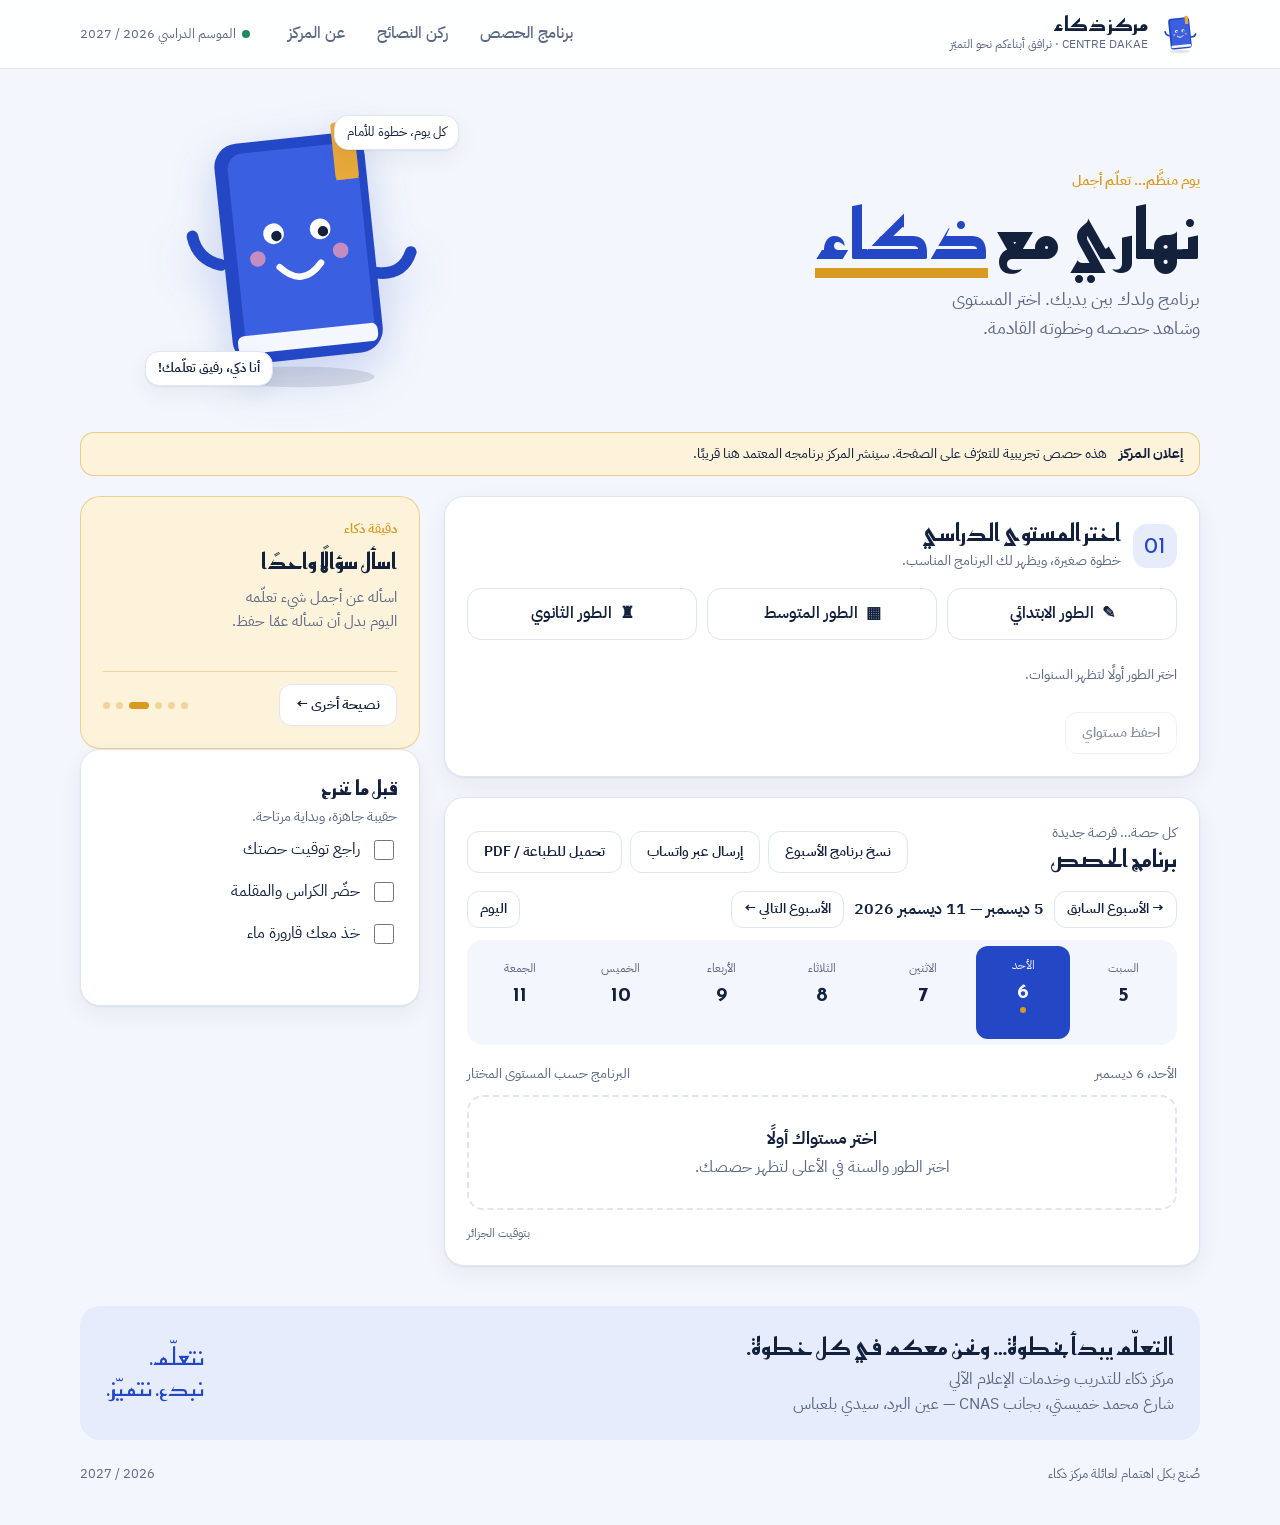
==== index.html @ 6e7c6d83 "Add Nahari maa Dhaka schedule page" ====
<!DOCTYPE html>
<html lang="ar" dir="rtl">
<head>
<meta charset="utf-8">
<meta name="viewport" content="width=device-width, initial-scale=1">
<title>نهاري مع ذكاء</title>
<link rel="preconnect" href="https://fonts.googleapis.com">
<link rel="preconnect" href="https://fonts.gstatic.com" crossorigin>
<link href="https://fonts.googleapis.com/css2?family=IBM+Plex+Sans+Arabic:wght@400;500;600&family=Reem+Kufi:wght@500;700&display=swap" rel="stylesheet">
<style>
/* Layout idea: a bright weekly planner. Schedule column on the right, tips rail on the left, big day strip as the main control. */
:root{
  --bg:#f3f6fc; --surface:#ffffff; --ink:#14213d; --muted:#5b6785; --line:#dfe5f2;
  --brand:#2347c5; --brand-ink:#ffffff; --brand-soft:#e6ecfb;
  --gold:#d99a22; --gold-soft:#fdf3da;
  --ok:#1f8a5b; --ok-soft:#e1f4ea; --bad:#b83a2e;
  --shadow:0 1px 2px rgba(20,33,61,.06),0 8px 24px rgba(20,33,61,.06);
  --display:'Reem Kufi','IBM Plex Sans Arabic',Tahoma,sans-serif;
  --body:'IBM Plex Sans Arabic',Tahoma,'Segoe UI',sans-serif;
  color-scheme:light;
}
@media (prefers-color-scheme:dark){
  :root:not([data-theme="light"]){
    --bg:#0e1424; --surface:#161e36; --ink:#e9eefc; --muted:#9aa7c7; --line:#27324f;
    --brand:#7b95ff; --brand-ink:#0e1424; --brand-soft:#1d2a55;
    --gold:#f0b84a; --gold-soft:#2b2412; --ok:#4cc38a; --ok-soft:#14301f; --bad:#ff8a7a;
    --shadow:0 1px 2px rgba(0,0,0,.4),0 8px 24px rgba(0,0,0,.3);
    color-scheme:dark;
  }
}
:root[data-theme="dark"]{
  --bg:#0e1424; --surface:#161e36; --ink:#e9eefc; --muted:#9aa7c7; --line:#27324f;
  --brand:#7b95ff; --brand-ink:#0e1424; --brand-soft:#1d2a55;
  --gold:#f0b84a; --gold-soft:#2b2412; --ok:#4cc38a; --ok-soft:#14301f; --bad:#ff8a7a;
  --shadow:0 1px 2px rgba(0,0,0,.4),0 8px 24px rgba(0,0,0,.3);
  color-scheme:dark;
}
*{box-sizing:border-box}
html{scroll-behavior:smooth}
body{margin:0;background:var(--bg);color:var(--ink);font-family:var(--body);font-size:16px;line-height:1.6;-webkit-text-size-adjust:100%}
h1,h2,h3,h4,p{margin:0;text-wrap:balance}
button,select,input{font:inherit;color:inherit}
button{cursor:pointer}
:focus-visible{outline:3px solid var(--gold);outline-offset:2px;border-radius:8px}
.wrap{max-width:1160px;margin:0 auto;padding:0 20px}

/* header */
header.top{position:sticky;top:0;z-index:20;background:color-mix(in srgb,var(--surface) 92%,transparent);backdrop-filter:blur(8px);border-bottom:1px solid var(--line)}
header.top .wrap{display:flex;align-items:center;gap:24px;min-height:68px;flex-wrap:wrap;padding-block:8px}
.brand{display:flex;align-items:center;gap:12px;text-decoration:none;color:inherit}
.brand svg{width:40px;height:40px;flex:none}
.brand b{display:block;font-family:var(--display);font-size:20px;line-height:1.1}
.brand small{display:block;color:var(--muted);font-size:12px}
nav.links{display:flex;gap:4px;margin-inline-start:auto}
nav.links a{padding:8px 14px;border-radius:999px;text-decoration:none;color:var(--muted);font-weight:500}
nav.links a:hover{background:var(--brand-soft);color:var(--brand)}
.season{font-size:13px;color:var(--muted);display:flex;align-items:center;gap:6px}
.season::before{content:"";width:8px;height:8px;border-radius:50%;background:var(--ok)}
.admin-open{border:1px solid var(--gold);background:var(--gold-soft);color:var(--ink);padding:8px 14px;border-radius:999px;font-weight:600}

/* hero */
.hero{display:grid;grid-template-columns:1.2fr .8fr;gap:24px;align-items:center;padding:40px 0 20px}
.hero .eyebrow{color:var(--gold);font-weight:600;font-size:14px}
.hero h1{font-family:var(--display);font-size:clamp(40px,7vw,68px);line-height:1.1;font-weight:700;margin-top:6px}
.hero h1 em{font-style:normal;color:var(--brand);background:linear-gradient(transparent 82%,var(--gold) 82% 92%,transparent 92%)}
.hero p.lead{color:var(--muted);font-size:18px;margin-top:12px;max-width:34ch}
.hero .mascot{justify-self:center;position:relative}
.hero .mascot svg{width:min(260px,60vw);height:auto;filter:drop-shadow(0 14px 22px rgba(35,71,197,.22))}
.bubble{position:absolute;background:var(--surface);border:1px solid var(--line);border-radius:14px;padding:6px 12px;font-size:13px;box-shadow:var(--shadow)}
.bubble.a{top:6px;inset-inline-start:-30px}
.bubble.b{bottom:18px;inset-inline-end:-24px;font-weight:600}

/* notice */
.notice{display:none;align-items:center;gap:12px;background:var(--gold-soft);border:1px solid color-mix(in srgb,var(--gold) 45%,transparent);border-radius:14px;padding:10px 16px;margin:8px 0 20px;font-size:14px}
.notice.on{display:flex}
.notice b{white-space:nowrap}

/* layout */
.grid{display:grid;grid-template-columns:minmax(0,1fr) 340px;gap:24px;padding-bottom:40px;align-items:start}
.card{background:var(--surface);border:1px solid var(--line);border-radius:20px;box-shadow:var(--shadow);padding:22px}
.card+.card{margin-top:20px}
.card h2{font-family:var(--display);font-size:24px;line-height:1.2}
.card .sub{color:var(--muted);font-size:14px;margin-top:2px}
.step{display:flex;align-items:center;gap:12px;margin-bottom:16px}
.step .n{font-family:var(--display);font-size:22px;color:var(--brand);background:var(--brand-soft);width:44px;height:44px;border-radius:14px;display:grid;place-items:center;flex:none}

/* level picker */
.phases{display:grid;grid-template-columns:repeat(3,1fr);gap:10px}
.phase{border:1.5px solid var(--line);background:var(--surface);border-radius:14px;padding:12px;font-weight:600;display:flex;align-items:center;justify-content:center;gap:8px;transition:border-color .15s,background .15s}
.phase:hover{border-color:var(--brand)}
.phase[aria-pressed="true"]{border-color:var(--brand);background:var(--brand-soft);color:var(--brand)}
.years{display:flex;flex-wrap:wrap;gap:8px;margin-top:14px;min-height:42px}
.years .hint{color:var(--muted);font-size:14px;align-self:center}
.chip{border:1.5px solid var(--line);background:var(--surface);border-radius:999px;padding:7px 16px;font-size:14px;font-weight:500}
.chip:hover{border-color:var(--brand)}
.chip[aria-pressed="true"]{background:var(--brand);border-color:var(--brand);color:var(--brand-ink)}
.row-actions{display:flex;align-items:center;gap:12px;margin-top:16px;flex-wrap:wrap}
.btn{border:1.5px solid var(--line);background:var(--surface);border-radius:12px;padding:9px 16px;font-weight:600;display:inline-flex;align-items:center;gap:8px;text-decoration:none;color:var(--ink);font-size:14px}
.btn:hover{border-color:var(--brand);color:var(--brand)}
.btn.primary{background:var(--brand);border-color:var(--brand);color:var(--brand-ink)}
.btn.primary:hover{filter:brightness(1.08);color:var(--brand-ink)}
.btn.danger{color:var(--bad);border-color:color-mix(in srgb,var(--bad) 40%,var(--line))}
.btn[disabled]{opacity:.5;cursor:not-allowed}
.saved-note{font-size:13px;color:var(--ok)}

/* next session */
.next{display:none;margin-top:18px;border-radius:16px;padding:14px 16px;background:linear-gradient(120deg,var(--brand) 0%,color-mix(in srgb,var(--brand) 70%,#000) 100%);color:var(--brand-ink);align-items:center;gap:14px}
.next.on{display:flex}
.next .big{font-family:var(--display);font-size:22px;line-height:1.2}
.next small{opacity:.85;display:block;font-size:13px}
.next .tag{margin-inline-start:auto;background:rgba(255,255,255,.18);border-radius:999px;padding:4px 12px;font-size:13px;white-space:nowrap}

/* schedule */
.sched-head{display:flex;justify-content:space-between;align-items:flex-end;gap:12px;flex-wrap:wrap}
.tools{display:flex;gap:8px;flex-wrap:wrap}
.weeknav{display:flex;align-items:center;gap:10px;margin:18px 0 12px;flex-wrap:wrap}
.weeknav .range{font-weight:600;font-variant-numeric:tabular-nums}
.weeknav .btn{padding:6px 12px}
.today-btn{margin-inline-start:auto}
.days{display:grid;grid-template-columns:repeat(7,1fr);gap:6px;background:var(--bg);border-radius:16px;padding:6px}
.day{border:0;background:transparent;border-radius:12px;padding:10px 2px;text-align:center;position:relative}
.day span{display:block;font-size:12px;color:var(--muted)}
.day b{display:block;font-size:20px;font-variant-numeric:tabular-nums;font-family:var(--display)}
.day i{display:block;font-style:normal;font-size:11px;color:var(--brand);min-height:16px;font-weight:600}
.day:hover{background:var(--brand-soft)}
.day.is-today b::after{content:"";display:block;width:6px;height:6px;border-radius:50%;background:var(--gold);margin:0 auto}
.day[aria-pressed="true"]{background:var(--brand);color:var(--brand-ink)}
.day[aria-pressed="true"] span,.day[aria-pressed="true"] i{color:var(--brand-ink);opacity:.9}
.day-title{display:flex;justify-content:space-between;color:var(--muted);font-size:14px;margin:18px 0 10px}
.list{list-style:none;margin:0;padding:0;display:grid;gap:10px}
.sess{--h:215;display:grid;grid-template-columns:86px 1fr auto;gap:14px;align-items:center;border:1px solid var(--line);border-inline-start:6px solid hsl(var(--h) 70% 52%);border-radius:14px;padding:12px 14px;background:var(--surface)}
.sess .time{text-align:center;font-variant-numeric:tabular-nums;line-height:1.3}
.sess .time b{display:block;font-size:19px;font-family:var(--display)}
.sess .time span{color:var(--muted);font-size:13px}
.sess h4{font-size:17px;font-weight:600}
.sess p{color:var(--muted);font-size:14px}
.pill{font-size:12px;font-weight:600;border-radius:999px;padding:3px 12px;background:var(--brand-soft);color:var(--brand);white-space:nowrap}
.sess.now{background:var(--ok-soft);border-color:var(--ok)}
.sess.now .pill{background:var(--ok);color:#fff}
.sess.done{opacity:.55}
.sess.done .pill{background:var(--bg);color:var(--muted)}
.empty{border:2px dashed var(--line);border-radius:16px;padding:28px 16px;text-align:center;color:var(--muted)}
.empty b{display:block;color:var(--ink);font-size:17px;margin-bottom:2px}
.foot-note{display:flex;justify-content:space-between;gap:12px;color:var(--muted);font-size:12px;margin-top:14px;flex-wrap:wrap}

/* aside */
.tip{background:var(--gold-soft);border-radius:20px;padding:22px;border:1px solid color-mix(in srgb,var(--gold) 40%,transparent)}
.tip .k{color:var(--gold);font-weight:600;font-size:13px}
.tip h3{font-family:var(--display);font-size:22px;margin:4px 0 6px}
.tip p{color:var(--muted);font-size:15px;min-height:76px}
.tip .ctl{display:flex;align-items:center;justify-content:space-between;border-top:1px solid color-mix(in srgb,var(--gold) 35%,transparent);padding-top:12px;margin-top:10px}
.dots{display:flex;gap:6px}
.dots i{width:7px;height:7px;border-radius:50%;background:color-mix(in srgb,var(--gold) 35%,transparent)}
.dots i.on{background:var(--gold);width:20px;border-radius:6px}
.check h3{font-family:var(--display);font-size:20px;margin-bottom:2px}
.check label{display:flex;align-items:center;gap:10px;padding:8px 0;cursor:pointer}
.check input{width:20px;height:20px;accent-color:var(--brand)}
.check input:checked+span{text-decoration:line-through;color:var(--muted)}
.check .done-msg{color:var(--ok);font-size:14px;font-weight:600;min-height:22px;margin-top:6px}

/* contact */
.contact{display:flex;align-items:center;gap:18px;flex-wrap:wrap;background:var(--brand-soft);border-radius:20px;padding:22px 26px}
.contact h2{font-family:var(--display);font-size:24px}
.contact p{color:var(--muted)}
.contact .motto{margin-inline-start:auto;font-family:var(--display);font-size:24px;line-height:1.3;color:var(--brand)}
footer.bottom{padding:24px 0 40px;color:var(--muted);font-size:13px;display:flex;justify-content:space-between;gap:12px;flex-wrap:wrap}

/* admin */
#admin{display:none;margin-bottom:24px}
#admin.on{display:block}
#admin .card{border-color:var(--gold)}
.form{display:grid;grid-template-columns:repeat(4,1fr);gap:12px;margin-top:14px}
.form label{display:grid;gap:4px;font-size:13px;color:var(--muted);font-weight:500}
.form input,.form select{border:1.5px solid var(--line);background:var(--bg);border-radius:10px;padding:8px 10px;color:var(--ink);width:100%}
.form .wide{grid-column:span 2}
.admin-list{margin-top:18px}
.admin-list .sess{grid-template-columns:86px 1fr auto auto}
.status{font-size:13px;color:var(--muted);min-height:20px}
.status.err{color:var(--bad)}
.toast{position:fixed;bottom:20px;inset-inline:0;margin-inline:auto;width:max-content;max-width:90vw;background:var(--ink);color:var(--bg);padding:10px 18px;border-radius:12px;font-size:14px;opacity:0;transform:translateY(10px);transition:.2s;pointer-events:none;z-index:50}
.toast.on{opacity:1;transform:none}

@media (max-width:960px){
  .grid{grid-template-columns:1fr}
  .hero{grid-template-columns:1fr;padding-top:24px}
  .hero .mascot{order:-1}
  .hero .mascot svg{width:150px}
  .bubble{display:none}
  .form{grid-template-columns:repeat(2,1fr)}
  nav.links{display:none}
}
@media (max-width:520px){
  .wrap{padding:0 16px}
  .card{padding:16px;border-radius:16px}
  .phases{grid-template-columns:1fr}
  .sess{grid-template-columns:64px 1fr;}
  .sess .pill{grid-column:2;justify-self:start}
  .admin-list .sess{grid-template-columns:64px 1fr}
  .admin-list .sess .btn{grid-column:2;justify-self:start}
  .season{display:none}
  .contact .motto{margin-inline-start:0}
}
@media (prefers-reduced-motion:reduce){*{transition:none!important;scroll-behavior:auto!important}}
</style>
</head>
<body>

<svg width="0" height="0" style="position:absolute" aria-hidden="true">
  <defs>
    <symbol id="mascot" viewBox="0 0 200 220">
      <ellipse cx="100" cy="206" rx="58" ry="8" fill="currentColor" opacity=".12"/>
      <g transform="rotate(-6 100 110)">
        <rect x="42" y="22" width="116" height="170" rx="18" fill="#2347c5"/>
        <rect x="52" y="30" width="100" height="154" rx="12" fill="#3a5fe0"/>
        <rect x="134" y="14" width="18" height="44" rx="3" fill="#e8a93a"/>
        <path d="M134 58 l9 -9 l9 9z" fill="#e8a93a"/>
        <rect x="46" y="170" width="108" height="14" rx="5" fill="#f4f7ff"/>
        <circle cx="82" cy="94" r="8" fill="#fff"/><circle cx="118" cy="94" r="8" fill="#fff"/>
        <circle cx="84" cy="96" r="4" fill="#14213d"/><circle cx="120" cy="96" r="4" fill="#14213d"/>
        <path d="M84 120 q16 18 32 0" fill="none" stroke="#fff" stroke-width="5" stroke-linecap="round"/>
        <circle cx="68" cy="112" r="6" fill="#ff9fb0" opacity=".7"/><circle cx="132" cy="112" r="6" fill="#ff9fb0" opacity=".7"/>
      </g>
      <path d="M40 120 q-18 -4 -22 -22" fill="none" stroke="#2347c5" stroke-width="9" stroke-linecap="round"/>
      <path d="M160 126 q20 2 26 -16" fill="none" stroke="#2347c5" stroke-width="9" stroke-linecap="round"/>
    </symbol>
  </defs>
</svg>

<header class="top">
  <div class="wrap">
    <a class="brand" href="#top" aria-label="مركز ذكاء">
      <svg viewBox="0 0 200 220" style="color:#14213d"><use href="#mascot"/></svg>
      <span><b>مركز ذكاء</b><small>CENTRE DAKAE · نرافق أبناءكم نحو التميّز</small></span>
    </a>
    <nav class="links" aria-label="التنقل">
      <a href="#schedule">برنامج الحصص</a>
      <a href="#tips">ركن النصائح</a>
      <a href="#contact">عن المركز</a>
    </nav>
    <button class="admin-open" id="adminOpen" type="button" hidden>إدارة الحصص</button>
    <span class="season">الموسم الدراسي 2026 / 2027</span>
  </div>
</header>

<main class="wrap" id="top">

  <section class="hero" aria-labelledby="h1">
    <div>
      <div class="eyebrow">يوم منظَّم… تعلّم أجمل</div>
      <h1 id="h1">نهاري مع <em>ذكاء</em></h1>
      <p class="lead">برنامج ولدك بين يديك. اختر المستوى وشاهد حصصه وخطوته القادمة.</p>
    </div>
    <div class="mascot" aria-hidden="true">
      <svg viewBox="0 0 200 220" style="color:#14213d"><use href="#mascot"/></svg>
      <span class="bubble a">كل يوم، خطوة للأمام</span>
      <span class="bubble b">أنا ذكي، رفيق تعلّمك!</span>
    </div>
  </section>

  <div class="notice" id="notice" role="note"><b>إعلان المركز</b><span>هذه حصص تجريبية للتعرّف على الصفحة. سينشر المركز برنامجه المعتمد هنا قريبًا.</span></div>

  <section id="admin" aria-labelledby="adminTitle">
    <div class="card">
      <div class="sched-head">
        <div><h2 id="adminTitle">إدارة الحصص</h2><p class="sub">أضف الحصص وعدّلها. تُحفظ مباشرة ويراها الأولياء عند فتح الصفحة.</p></div>
        <div class="tools">
          <button class="btn danger" id="clearDemo" type="button">حذف الحصص التجريبية</button>
          <button class="btn" id="copyJson" type="button">نسخ نسخة احتياطية</button>
          <button class="btn" id="adminClose" type="button">إغلاق</button>
        </div>
      </div>
      <form class="form" id="form" autocomplete="off">
        <label>الطور<select id="fPhase"></select></label>
        <label>السنة<select id="fYear"></select></label>
        <label>اليوم<select id="fDay"></select></label>
        <label>القاعة<input id="fRoom" type="text" maxlength="30" placeholder="القاعة 1"></label>
        <label>من<input id="fStart" type="time" value="16:00" required></label>
        <label>إلى<input id="fEnd" type="time" value="17:30" required></label>
        <label class="wide">المادة<input id="fSub" type="text" maxlength="60" list="subjects" placeholder="الرياضيات" required></label>
        <label class="wide">ملاحظة (اختيارية)<input id="fNote" type="text" maxlength="80" placeholder="مثال: أحضر آلة حاسبة"></label>
        <div class="row-actions wide" style="margin:0">
          <button class="btn primary" id="fSubmit" type="submit">إضافة الحصة</button>
          <button class="btn" id="fCancel" type="button" hidden>إلغاء التعديل</button>
        </div>
        <div class="status wide" id="aStatus" role="status"></div>
      </form>
      <datalist id="subjects"><option value="الرياضيات"><option value="اللغة العربية"><option value="اللغة الفرنسية"><option value="اللغة الإنجليزية"><option value="الفيزياء"><option value="علوم الطبيعة والحياة"><option value="الإعلام الآلي"></datalist>
      <ul class="list admin-list" id="aList"></ul>
    </div>
  </section>

  <div class="grid">
    <div>
      <section class="card" id="level" aria-labelledby="levelT">
        <div class="step"><div class="n">01</div><div><h2 id="levelT">اختر المستوى الدراسي</h2><p class="sub">خطوة صغيرة، ويظهر لك البرنامج المناسب.</p></div></div>
        <div class="phases" id="phases" role="group" aria-label="الطور"></div>
        <div class="years" id="years" role="group" aria-label="السنة الدراسية"></div>
        <div class="row-actions">
          <button class="btn" id="saveLevel" type="button" disabled>احفظ مستواي</button>
          <span class="saved-note" id="savedNote" role="status"></span>
        </div>
        <div class="next" id="next" aria-live="polite"></div>
      </section>

      <section class="card" id="schedule" aria-labelledby="schedT">
        <div class="sched-head">
          <div><div class="sub">كل حصة… فرصة جديدة</div><h2 id="schedT">برنامج الحصص</h2></div>
          <div class="tools">
            <button class="btn" id="copyWeek" type="button">نسخ برنامج الأسبوع</button>
            <a class="btn" id="wa" href="#" target="_blank" rel="noopener">إرسال عبر واتساب</a>
            <button class="btn" id="dl" type="button" hidden>تحميل للطباعة / PDF</button>
          </div>
        </div>
        <div class="weeknav">
          <button class="btn" id="prevW" type="button">→ الأسبوع السابق</button>
          <span class="range" id="range"></span>
          <button class="btn" id="nextW" type="button">الأسبوع التالي ←</button>
          <button class="btn today-btn" id="todayB" type="button">اليوم</button>
        </div>
        <div class="days" id="days" role="group" aria-label="أيام الأسبوع"></div>
        <div class="day-title"><span id="dayName"></span><span>البرنامج حسب المستوى المختار</span></div>
        <ul class="list" id="sessions"></ul>
        <div class="foot-note"><span id="updated"></span><span>بتوقيت الجزائر</span></div>
      </section>
    </div>

    <aside id="tips" aria-label="ركن النصائح">
      <div class="tip">
        <div class="k">دقيقة ذكاء</div>
        <h3 id="tipT"></h3>
        <p id="tipP"></p>
        <div class="ctl"><button class="btn" id="tipN" type="button">نصيحة أخرى ←</button><div class="dots" id="dots" aria-hidden="true"></div></div>
      </div>
      <div class="card check">
        <h3>قبل ما تخرج</h3>
        <p class="sub">حقيبة جاهزة، وبداية مرتاحة.</p>
        <label><input type="checkbox" data-k="0"><span>راجع توقيت حصتك</span></label>
        <label><input type="checkbox" data-k="1"><span>حضّر الكراس والمقلمة</span></label>
        <label><input type="checkbox" data-k="2"><span>خذ معك قارورة ماء</span></label>
        <div class="done-msg" id="doneMsg" role="status"></div>
      </div>
    </aside>
  </div>

  <section class="contact" id="contact" aria-labelledby="cT">
    <div>
      <h2 id="cT">التعلّم يبدأ بخطوة… ونحن معكم في كل خطوة.</h2>
      <p>مركز ذكاء للتدريب وخدمات الإعلام الآلي</p>
      <p>شارع محمد خميستي، بجانب CNAS — عين البرد، سيدي بلعباس</p>
    </div>
    <div class="motto">نتعلّم.<br>نبدع. نتميّز.</div>
  </section>

  <footer class="bottom"><span>صُنع بكل اهتمام لعائلة مركز ذكاء</span><span>2026 / 2027</span></footer>
</main>

<div class="toast" id="toast" role="status"></div>

<script>
(function(){
'use strict';
/* ---------- constants ---------- */
var PH={
  primary:{label:'الطور الابتدائي',short:'ابتدائي',years:5,icon:'✎'},
  middle:{label:'الطور المتوسط',short:'متوسط',years:4,icon:'▦'},
  secondary:{label:'الطور الثانوي',short:'ثانوي',years:3,icon:'♜'}
};
var ORD=['الأولى','الثانية','الثالثة','الرابعة','الخامسة'];
var DAYS=['السبت','الأحد','الاثنين','الثلاثاء','الأربعاء','الخميس','الجمعة'];
var MONTHS=['جانفي','فيفري','مارس','أفريل','ماي','جوان','جويلية','أوت','سبتمبر','أكتوبر','نوفمبر','ديسمبر'];
var HUES=[215,35,160,330,270,95];
var TIPS=[
 ['جهّز غدك من الليلة','رتّب الحقيبة مع طفلك، وراجع مستلزمات الحصة حتى يبدأ يومه بهدوء.'],
 ['دقيقة شرح','بعد المراجعة، يغلق الطفل الدفتر ويشرح ما تعلّمه في دقيقة واحدة. ما يستطيع شرحه فقد فهمه.'],
 ['وقت ثابت للمراجعة','اختاروا ساعة قصيرة ثابتة كل يوم. الانتظام أنفع من ساعات طويلة قبل الاختبار.'],
 ['اسأل سؤالًا واحدًا','اسأله عن أجمل شيء تعلّمه اليوم بدل أن تسأله عمّا حفظ.'],
 ['استراحة بين المراجعتين','بعد 25 دقيقة من العمل، خذ استراحة من 5 دقائق بعيدًا عن الشاشة.'],
 ['نوم كافٍ','الدماغ يثبّت المعلومة أثناء النوم. نوم مبكر يساوي حفظًا أفضل.']
];
var SUBJ={
  primary:['الرياضيات','اللغة العربية','اللغة الفرنسية','الإعلام الآلي'],
  middle:['الرياضيات','اللغة الفرنسية','اللغة الإنجليزية','الفيزياء','الإعلام الآلي'],
  secondary:['الرياضيات','الفيزياء','علوم الطبيعة والحياة','اللغة الإنجليزية','الإعلام الآلي']
};
var SLOTS=[['16:00','17:30'],['17:30','19:00'],['14:00','15:30']];

/* ---------- helpers ---------- */
var $=function(s){return document.querySelector(s)};
var esc=function(s){return String(s).replace(/[&<>"']/g,function(c){return {'&':'&amp;','<':'&lt;','>':'&gt;','"':'&quot;',"'":'&#39;'}[c]})};
var yearLabel=function(p,y){return 'السنة '+ORD[y-1]+' '+PH[p].short};
var toMin=function(t){var a=t.split(':');return (+a[0])*60+(+a[1])};
var hueOf=function(s){var n=0;for(var i=0;i<s.length;i++)n+=s.charCodeAt(i);return HUES[n%HUES.length]};
function algiersNow(){
  var f=new Intl.DateTimeFormat('en-GB',{timeZone:'Africa/Algiers',year:'numeric',month:'numeric',day:'numeric',hour:'numeric',minute:'numeric',hourCycle:'h23'});
  var o={};f.formatToParts(new Date()).forEach(function(x){o[x.type]=+x.value});return o;
}
var dayNum=function(y,m,d){return Math.floor(Date.UTC(y,m-1,d)/864e5)};
var idxOf=function(n){return ((((n+4)%7)+1)%7)};          // Saturday = 0 ... Friday = 6
var dateOf=function(n){var d=new Date(n*864e5);return {d:d.getUTCDate(),m:d.getUTCMonth(),y:d.getUTCFullYear()}};
var fmtShort=function(n){var o=dateOf(n);return o.d+' '+MONTHS[o.m]};
var toast=function(msg){var t=$('#toast');t.textContent=msg;t.classList.add('on');clearTimeout(toast.t);toast.t=setTimeout(function(){t.classList.remove('on')},2200)};
function lsGet(k){try{return localStorage.getItem(k)}catch(e){return null}}
function lsSet(k,v){try{localStorage.setItem(k,v);return true}catch(e){return false}}

/* ---------- state ---------- */
var now=algiersNow();
var TODAY=dayNum(now.year,now.month,now.day);
var st={p:null,y:null,week:TODAY-idxOf(TODAY),sel:TODAY,sessions:[],demo:true,canAdmin:false,editId:null,adminOpen:false,savedAt:null};

function seed(){
  var out=[],k=0;
  Object.keys(PH).forEach(function(p){
    for(var y=1;y<=PH[p].years;y++){
      for(var i=0;i<3;i++){
        var s=SLOTS[(k+i)%3],list=SUBJ[p];
        out.push({id:'demo-'+p+y+'-'+i,p:p,y:y,d:(k+i*2)%6,s:s[0],e:s[1],sub:list[(k+i)%list.length],room:'القاعة '+(1+((k+i)%3)),note:''});
      }
      k++;
    }
  });
  return out;
}
st.sessions=seed();

function clean(x){
  if(!x||!PH[x.p])return null;
  var y=+x.y,d=+x.d;
  if(!(y>=1&&y<=PH[x.p].years)||!(d>=0&&d<=6))return null;
  var re=/^\d{2}:\d{2}$/;
  if(!re.test(x.s)||!re.test(x.e)||typeof x.sub!=='string'||!x.sub)return null;
  return {id:String(x.id||('s'+Math.random().toString(36).slice(2,9))),p:x.p,y:y,d:d,s:x.s,e:x.e,sub:x.sub.slice(0,60),room:String(x.room||'').slice(0,30),note:String(x.note||'').slice(0,80)};
}
var forLevel=function(p,y){return st.sessions.filter(function(x){return x.p===p&&x.y===y}).sort(function(a,b){return a.d-b.d||toMin(a.s)-toMin(b.s)})};
var forDay=function(p,y,d){return forLevel(p,y).filter(function(x){return x.d===d})};

/* ---------- level picker ---------- */
function renderLevel(){
  $('#phases').innerHTML=Object.keys(PH).map(function(p){
    return '<button class="phase" type="button" data-p="'+p+'" aria-pressed="'+(st.p===p)+'"><span aria-hidden="true">'+PH[p].icon+'</span>'+PH[p].label+'</button>';
  }).join('');
  var yb=$('#years');
  if(!st.p){yb.innerHTML='<span class="hint">اختر الطور أولًا لتظهر السنوات.</span>'}
  else{
    var h='';for(var y=1;y<=PH[st.p].years;y++)h+='<button class="chip" type="button" data-y="'+y+'" aria-pressed="'+(st.y===y)+'">'+yearLabel(st.p,y)+'</button>';
    yb.innerHTML=h;
  }
  $('#saveLevel').disabled=!(st.p&&st.y);
}
$('#phases').addEventListener('click',function(e){
  var b=e.target.closest('[data-p]');if(!b)return;
  if(st.p!==b.dataset.p){st.p=b.dataset.p;st.y=null}
  $('#savedNote').textContent='';
  renderAll();
});
$('#years').addEventListener('click',function(e){
  var b=e.target.closest('[data-y]');if(!b)return;
  st.y=+b.dataset.y;$('#savedNote').textContent='';renderAll();
  $('#schedule').scrollIntoView({behavior:'smooth',block:'start'});
});
$('#saveLevel').addEventListener('click',function(){
  if(!(st.p&&st.y))return;
  var ok=lsSet('dakae.level',JSON.stringify({p:st.p,y:st.y}));
  $('#savedNote').textContent=ok?'تم حفظ مستواك على هذا الجهاز ✓':'تعذّر الحفظ في هذا المتصفح.';
});
try{var sv=JSON.parse(lsGet('dakae.level')||'null');if(sv&&PH[sv.p]&&sv.y>=1&&sv.y<=PH[sv.p].years){st.p=sv.p;st.y=sv.y}}catch(e){}

/* ---------- next session ---------- */
function renderNext(){
  var box=$('#next');
  if(!(st.p&&st.y)){box.classList.remove('on');return}
  var nm=algiersNow(),nowMin=nm.hour*60+nm.minute,today=dayNum(nm.year,nm.month,nm.day),found=null,k,i;
  for(k=0;k<8&&!found;k++){
    var list=forDay(st.p,st.y,idxOf(today+k));
    for(i=0;i<list.length;i++){
      var s=list[i];
      if(k>0||toMin(s.e)>nowMin){found={s:s,k:k,live:k===0&&toMin(s.s)<=nowMin};break}
    }
  }
  box.classList.add('on');
  if(!found){box.innerHTML='<div><small>'+esc(yearLabel(st.p,st.y))+'</small><div class="big">لا توجد حصص منشورة بعد</div></div>';return}
  var when=found.live?'جارية الآن':found.k===0?'اليوم':found.k===1?'غدًا':DAYS[idxOf(today+found.k)];
  box.innerHTML='<div><small>حصتك القادمة</small><div class="big">'+esc(found.s.sub)+'</div></div><span class="tag">'+when+' · '+found.s.s+'</span>';
}

/* ---------- week & day ---------- */
function renderWeek(){
  var a=st.week,b=st.week+6;
  $('#range').textContent=fmtShort(a)+' — '+fmtShort(b)+' '+dateOf(b).y;
  var h='';
  for(var i=0;i<7;i++){
    var n=a+i,c=(st.p&&st.y)?forDay(st.p,st.y,i).length:0;
    h+='<button class="day'+(n===TODAY?' is-today':'')+'" type="button" data-n="'+n+'" aria-pressed="'+(n===st.sel)+'"><span>'+DAYS[i]+'</span><b>'+dateOf(n).d+'</b><i>'+(c?c+(c===1?' حصة':' حصص'):'')+'</i></button>';
  }
  $('#days').innerHTML=h;
}
function renderDay(){
  var idx=idxOf(st.sel),o=dateOf(st.sel);
  $('#dayName').textContent=DAYS[idx]+'، '+o.d+' '+MONTHS[o.m];
  var ul=$('#sessions');
  if(!(st.p&&st.y)){ul.innerHTML='<li class="empty"><b>اختر مستواك أولًا</b>اختر الطور والسنة في الأعلى لتظهر حصصك.</li>';return}
  var list=forDay(st.p,st.y,idx);
  if(!list.length){ul.innerHTML='<li class="empty"><b>لا توجد حصص منشورة لهذا اليوم</b>اختر يومًا آخر أو تابع الصفحة لاحقًا.</li>';return}
  var nm=algiersNow(),nowMin=nm.hour*60+nm.minute,isToday=st.sel===TODAY;
  ul.innerHTML=list.map(function(s){
    var cls='',pill='حصة';
    if(isToday){
      if(nowMin>=toMin(s.e)){cls=' done';pill='انتهت'}
      else if(nowMin>=toMin(s.s)){cls=' now';pill='جارية الآن'}
      else{pill='قادمة'}
    }
    var meta=[s.room,s.note].filter(Boolean).join(' · ');
    return '<li class="sess'+cls+'" style="--h:'+hueOf(s.sub)+'"><div class="time"><b>'+s.s+'</b><span>'+s.e+'</span></div><div><h4>'+esc(s.sub)+'</h4>'+(meta?'<p>'+esc(meta)+'</p>':'')+'</div><span class="pill">'+pill+'</span></li>';
  }).join('');
}
$('#days').addEventListener('click',function(e){var b=e.target.closest('[data-n]');if(!b)return;st.sel=+b.dataset.n;renderWeek();renderDay()});
function shiftWeek(dlt){
  st.week+=dlt;
  var idx=idxOf(st.sel);
  st.sel=(TODAY>=st.week&&TODAY<=st.week+6)?TODAY:st.week+idx;
  renderWeek();renderDay();
}
$('#prevW').addEventListener('click',function(){shiftWeek(-7)});
$('#nextW').addEventListener('click',function(){shiftWeek(7)});
$('#todayB').addEventListener('click',function(){st.week=TODAY-idxOf(TODAY);st.sel=TODAY;renderWeek();renderDay()});

/* ---------- share & export ---------- */
function weekText(){
  if(!(st.p&&st.y))return '';
  var lines=['برنامج '+yearLabel(st.p,st.y)+' — مركز ذكاء','الأسبوع: '+fmtShort(st.week)+' — '+fmtShort(st.week+6),''];
  var any=false;
  for(var i=0;i<7;i++){
    var l=forDay(st.p,st.y,i);if(!l.length)continue;any=true;
    lines.push(DAYS[i]+' '+dateOf(st.week+i).d);
    l.forEach(function(s){lines.push('  • '+s.s+' – '+s.e+'  '+s.sub+(s.room?' ('+s.room+')':''))});
  }
  if(!any)lines.push('لا توجد حصص منشورة بعد.');
  if(st.demo)lines.push('','(حصص تجريبية للتعرّف على الصفحة)');
  lines.push('','شارع محمد خميستي، بجانب CNAS — عين البرد، سيدي بلعباس');
  return lines.join('\n');
}
function needLevel(){if(!(st.p&&st.y)){toast('اختر المستوى أولًا');return true}return false}
function copyText(t){
  return (navigator.clipboard&&navigator.clipboard.writeText?navigator.clipboard.writeText(t):Promise.reject()).catch(function(){
    var ta=document.createElement('textarea');ta.value=t;ta.style.position='fixed';ta.style.opacity='0';document.body.appendChild(ta);ta.select();
    var ok=false;try{ok=document.execCommand('copy')}catch(e){}ta.remove();if(!ok)throw new Error('copy');
  });
}
$('#copyWeek').addEventListener('click',function(){
  if(needLevel())return;
  copyText(weekText()).then(function(){toast('تم نسخ برنامج الأسبوع ✓')},function(){toast('تعذّر النسخ')});
});
$('#wa').addEventListener('click',function(e){
  if(needLevel()){e.preventDefault();return}
  this.href='https://wa.me/?text='+encodeURIComponent(weekText());
});
function printableHTML(){
  var rows='';
  for(var i=0;i<7;i++){
    var l=forDay(st.p,st.y,i);
    rows+='<tr><th>'+DAYS[i]+'<br><small>'+dateOf(st.week+i).d+' '+MONTHS[dateOf(st.week+i).m]+'</small></th><td>'+(l.length?l.map(function(s){return '<div class="s"><b>'+s.s+' – '+s.e+'</b> '+esc(s.sub)+(s.room?' <small>('+esc(s.room)+')</small>':'')+(s.note?' <small>— '+esc(s.note)+'</small>':'')+'</div>'}).join(''):'<span class="n">—</span>')+'</td></tr>';
  }
  return '<!DOCTYPE html><html lang="ar" dir="rtl"><head><meta charset="utf-8"><title>برنامج الأسبوع</title><style>'+
  'body{font-family:Tahoma,Arial,sans-serif;margin:32px;color:#14213d}h1{margin:0;font-size:26px;color:#2347c5}p{margin:4px 0 18px;color:#5b6785}'+
  'table{width:100%;border-collapse:collapse}th,td{border:1px solid #cfd6e8;padding:10px 12px;text-align:right;vertical-align:top}th{width:120px;background:#eef2fb}'+
  '.s{padding:3px 0}.n{color:#99a2ba}small{color:#5b6785}button{margin-top:18px;padding:10px 20px;font-size:16px;border:0;border-radius:10px;background:#2347c5;color:#fff;cursor:pointer}'+
  '.f{margin-top:18px;font-size:13px;color:#5b6785}@media print{button{display:none}body{margin:12mm}}</style></head><body>'+
  '<h1>مركز ذكاء — '+esc(yearLabel(st.p,st.y))+'</h1><p>الأسبوع: '+fmtShort(st.week)+' — '+fmtShort(st.week+6)+' '+dateOf(st.week+6).y+' · بتوقيت الجزائر'+(st.demo?' · حصص تجريبية':'')+'</p>'+
  '<table>'+rows+'</table><div class="f">شارع محمد خميستي، بجانب CNAS — عين البرد، سيدي بلعباس</div><button onclick="window.print()">طباعة / حفظ PDF</button></body></html>';
}
var downloads=null;
$('#dl').addEventListener('click',function(){
  if(needLevel()||!downloads)return;
  downloads.save({filename:'dakae-week.html',data:printableHTML()}).then(function(){toast('تم تجهيز الملف. افتحه ثم اختر طباعة')},function(e){if(!e||e.code!=='declined')toast('تعذّر التحميل')});
});

/* ---------- tips ---------- */
var tipI=((TODAY%TIPS.length)+TIPS.length)%TIPS.length;
function renderTip(){
  $('#tipT').textContent=TIPS[tipI][0];$('#tipP').textContent=TIPS[tipI][1];
  $('#dots').innerHTML=TIPS.map(function(_,i){return '<i class="'+(i===tipI?'on':'')+'"></i>'}).join('');
}
$('#tipN').addEventListener('click',function(){tipI=(tipI+1)%TIPS.length;renderTip()});
var checks=document.querySelectorAll('.check input');
function updateDone(){
  var all=[].every.call(checks,function(c){return c.checked});
  $('#doneMsg').textContent=all?'ممتاز! أنتم جاهزون ✓':'';
  var m={};[].forEach.call(checks,function(c){m[c.dataset.k]=c.checked});
  lsSet('dakae.check.'+TODAY,JSON.stringify(m));
}
try{var cs=JSON.parse(lsGet('dakae.check.'+TODAY)||'{}');[].forEach.call(checks,function(c){c.checked=!!cs[c.dataset.k]})}catch(e){}
[].forEach.call(checks,function(c){c.addEventListener('change',updateDone)});
$('#doneMsg').textContent=[].every.call(checks,function(c){return c.checked})?'ممتاز! أنتم جاهزون ✓':'';

/* ---------- admin ---------- */
var dbRef=null,saving=false;
function opt(list){return list.map(function(x){return '<option value="'+x[0]+'">'+esc(x[1])+'</option>'}).join('')}
$('#fPhase').innerHTML=opt(Object.keys(PH).map(function(p){return [p,PH[p].label]}));
$('#fDay').innerHTML=opt(DAYS.map(function(d,i){return [i,d]}));
function fillYears(sel){
  var p=$('#fPhase').value,h=[];for(var y=1;y<=PH[p].years;y++)h.push([y,yearLabel(p,y)]);
  $('#fYear').innerHTML=opt(h);if(sel)$('#fYear').value=sel;
}
$('#fPhase').addEventListener('change',function(){fillYears();renderAdminList()});
$('#fYear').addEventListener('change',renderAdminList);
fillYears();

function setStatus(msg,err){var s=$('#aStatus');s.textContent=msg;s.className='status wide'+(err?' err':'')}
function renderAdminList(){
  var p=$('#fPhase').value,y=+$('#fYear').value,l=forLevel(p,y),ul=$('#aList');
  if(!l.length){ul.innerHTML='<li class="empty"><b>لا توجد حصص لهذا المستوى</b>أضف أول حصة من النموذج أعلاه.</li>';return}
  ul.innerHTML=l.map(function(s){
    return '<li class="sess" style="--h:'+hueOf(s.sub)+'"><div class="time"><b>'+s.s+'</b><span>'+s.e+'</span></div><div><h4>'+esc(s.sub)+(s.id.indexOf('demo-')===0?' <span class="pill">تجريبية</span>':'')+'</h4><p>'+DAYS[s.d]+(s.room?' · '+esc(s.room):'')+(s.note?' · '+esc(s.note):'')+'</p></div><button class="btn" type="button" data-edit="'+esc(s.id)+'">تعديل</button><button class="btn danger" type="button" data-del="'+esc(s.id)+'">حذف</button></li>';
  }).join('');
}
function persist(okMsg){
  if(!dbRef){setStatus('الحفظ غير متاح في هذا العرض.',true);return Promise.resolve(false)}
  if(saving)return Promise.resolve(false);
  saving=true;setStatus('جارٍ الحفظ…');
  return dbRef.set({sessions:st.sessions,updatedAt:new Date().toISOString()}).then(function(){
    st.demo=false;st.savedAt=new Date();setStatus(okMsg||'تم الحفظ ✓');renderAll();return true;
  },function(e){setStatus('تعذّر الحفظ. تأكد أنك مسجّل الدخول كصاحب الصفحة.',true);return false}).then(function(r){saving=false;return r});
}
function resetForm(){
  st.editId=null;$('#fSubmit').textContent='إضافة الحصة';$('#fCancel').hidden=true;
  $('#fSub').value='';$('#fNote').value='';$('#fRoom').value='';
}
$('#form').addEventListener('submit',function(e){
  e.preventDefault();
  var obj=clean({id:st.editId||('s'+Date.now().toString(36)),p:$('#fPhase').value,y:$('#fYear').value,d:$('#fDay').value,s:$('#fStart').value,e:$('#fEnd').value,sub:$('#fSub').value.trim(),room:$('#fRoom').value.trim(),note:$('#fNote').value.trim()});
  if(!obj){setStatus('أكمل المادة والوقت.',true);return}
  if(toMin(obj.e)<=toMin(obj.s)){setStatus('وقت النهاية يجب أن يكون بعد البداية.',true);return}
  var prev=st.sessions.slice();
  if(st.editId){st.sessions=st.sessions.map(function(x){return x.id===st.editId?obj:x})}else{st.sessions.push(obj)}
  var wasEdit=!!st.editId;
  persist(wasEdit?'تم تعديل الحصة ✓':'تمت إضافة الحصة ✓').then(function(ok){if(ok){resetForm()}else{st.sessions=prev;renderAll()}});
});
$('#fCancel').addEventListener('click',function(){resetForm();setStatus('')});
$('#aList').addEventListener('click',function(e){
  var ed=e.target.closest('[data-edit]'),dl=e.target.closest('[data-del]');
  if(ed){
    var s=st.sessions.filter(function(x){return x.id===ed.dataset.edit})[0];if(!s)return;
    st.editId=s.id;$('#fPhase').value=s.p;fillYears(s.y);$('#fDay').value=s.d;$('#fStart').value=s.s;$('#fEnd').value=s.e;
    $('#fSub').value=s.sub;$('#fRoom').value=s.room;$('#fNote').value=s.note;
    $('#fSubmit').textContent='حفظ التعديل';$('#fCancel').hidden=false;$('#form').scrollIntoView({behavior:'smooth',block:'center'});
  }
  if(dl){
    if(dl.dataset.armed){
      var prev=st.sessions.slice();st.sessions=st.sessions.filter(function(x){return x.id!==dl.dataset.del});
      persist('تم حذف الحصة ✓').then(function(ok){if(!ok){st.sessions=prev;renderAll()}});
    }else{
      dl.dataset.armed='1';dl.textContent='تأكيد الحذف؟';setTimeout(function(){if(dl.isConnected){delete dl.dataset.armed;dl.textContent='حذف'}},3000);
    }
  }
});
$('#clearDemo').addEventListener('click',function(){
  var b=this;
  if(!b.dataset.armed){b.dataset.armed='1';b.textContent='تأكيد حذف التجريبية؟';setTimeout(function(){delete b.dataset.armed;b.textContent='حذف الحصص التجريبية'},3000);return}
  delete b.dataset.armed;b.textContent='حذف الحصص التجريبية';
  var prev=st.sessions.slice();st.sessions=st.sessions.filter(function(x){return x.id.indexOf('demo-')!==0});
  persist('تم حذف الحصص التجريبية ✓').then(function(ok){if(!ok){st.sessions=prev;renderAll()}});
});
$('#copyJson').addEventListener('click',function(){
  copyText(JSON.stringify(st.sessions)).then(function(){toast('تم نسخ النسخة الاحتياطية ✓')},function(){toast('تعذّر النسخ')});
});
function renderAdmin(){
  var show=st.canAdmin&&!!dbRef;
  $('#adminOpen').hidden=!show;
  $('#admin').classList.toggle('on',show&&st.adminOpen);
  if(show&&st.adminOpen)renderAdminList();
}
$('#adminOpen').addEventListener('click',function(){st.adminOpen=true;if(st.p){$('#fPhase').value=st.p;fillYears(st.y||1)}renderAdmin();$('#admin').scrollIntoView({behavior:'smooth',block:'start'})});
$('#adminClose').addEventListener('click',function(){st.adminOpen=false;renderAdmin()});

/* ---------- render ---------- */
function renderMeta(){
  $('#notice').classList.toggle('on',st.demo);
  $('#updated').textContent=st.savedAt?('آخر تحديث: '+st.savedAt.toLocaleString('ar-DZ',{timeZone:'Africa/Algiers',dateStyle:'short',timeStyle:'short'})):'';
}
function renderAll(){renderLevel();renderNext();renderWeek();renderDay();renderMeta();if(st.adminOpen)renderAdminList()}
renderAll();renderTip();
if(st.p&&st.y){$('#savedNote').textContent=''}

/* ---------- capabilities (light up later; the page works without them) ---------- */
var cl=window.claude;
if(cl&&cl.use){
  cl.use('user').then(function(u){
    st.canAdmin=!!(u&&((u.isOwner&&u.isOwner())||(u.canEdit&&u.canEdit())));renderAdmin();
  }).catch(function(){});
  cl.use('db').then(function(db){
    if(!db)return;
    dbRef=db.doc('program/current');
    dbRef.onSnapshot(function(snap){
      if(!snap.exists)return;
      var d=snap.data()||{},arr=Array.isArray(d.sessions)?d.sessions.map(clean).filter(Boolean):null;
      if(!arr)return;
      st.sessions=arr;st.demo=false;
      if(d.updatedAt){var t=new Date(d.updatedAt);if(!isNaN(t))st.savedAt=t}
      renderAll();
    },function(){});
    renderAdmin();
  }).catch(function(){});
  cl.use('downloads').then(function(d){if(d){downloads=d;$('#dl').hidden=false}}).catch(function(){});
}
})();
</script>
</body>
</html>
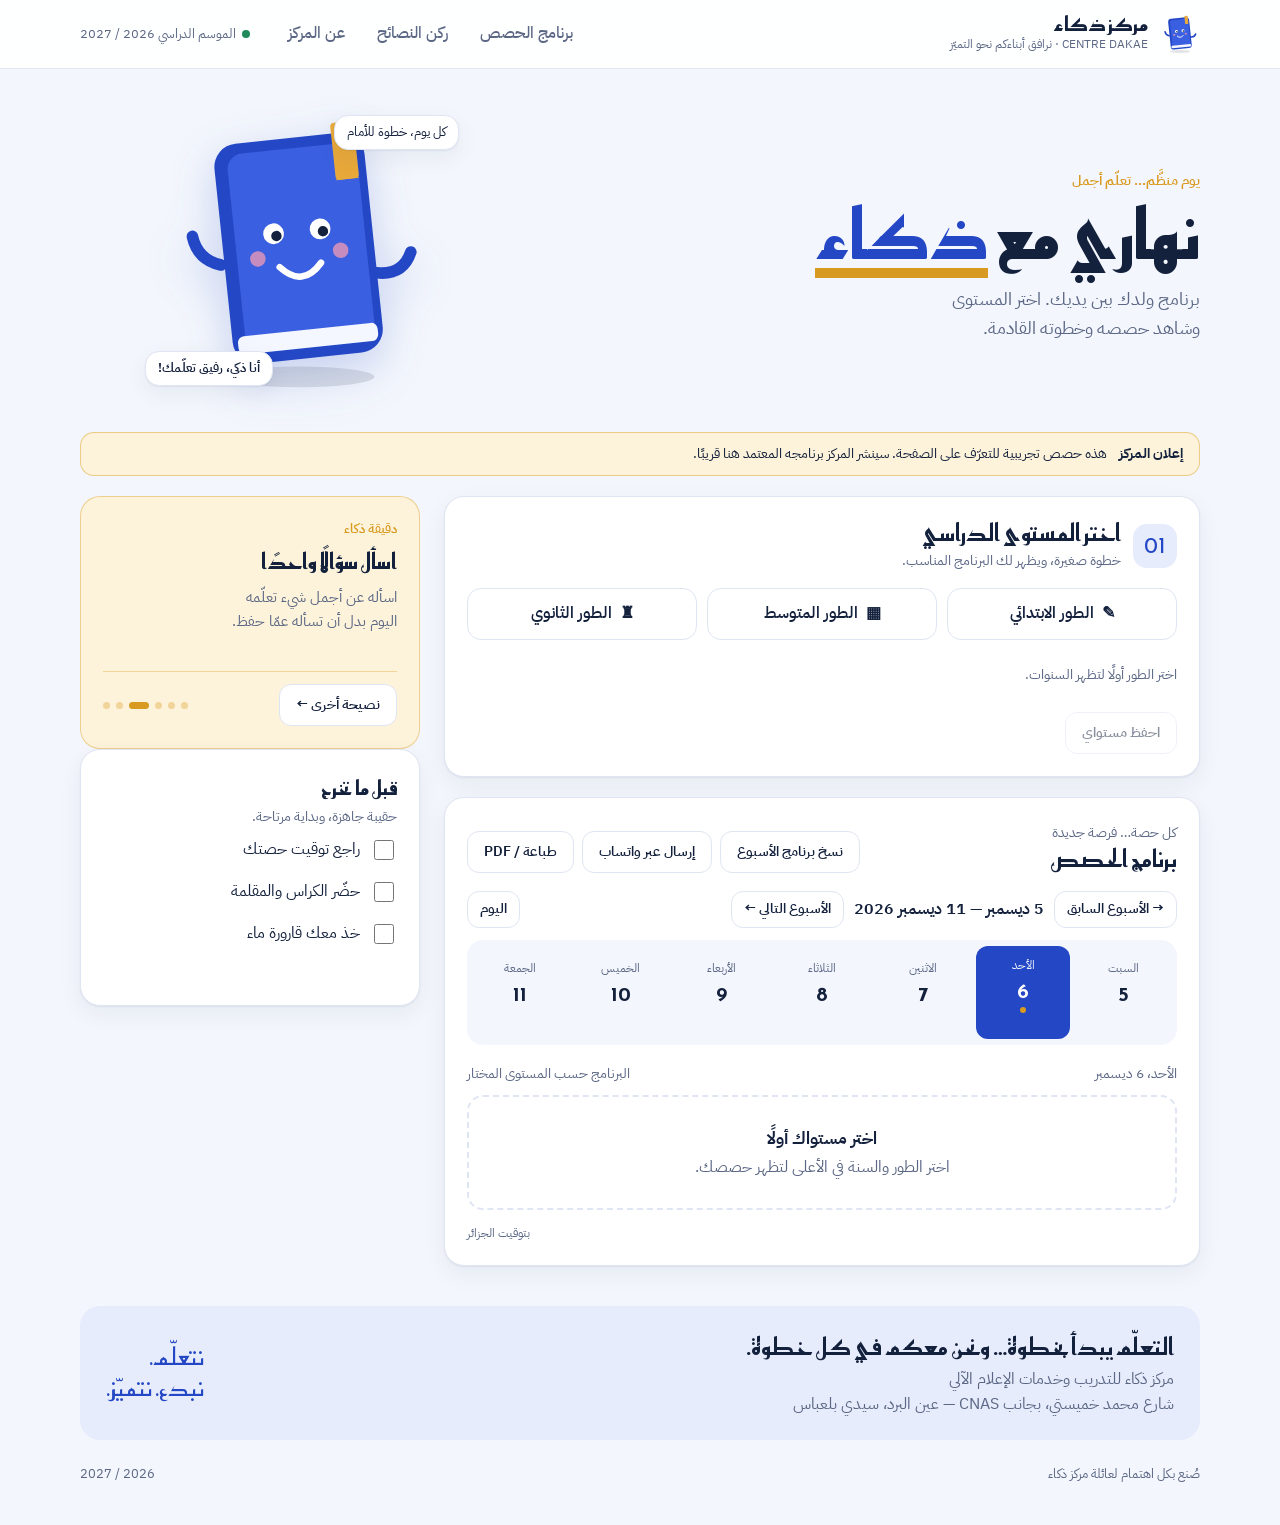
==== commit a81ab5aa: "Independent site: public page + separate admin panel - index.html / style.css / script.js / common.j" ====
--- a/index.html
+++ b/index.html
@@ -3,208 +3,17 @@
 <head>
 <meta charset="utf-8">
 <meta name="viewport" content="width=device-width, initial-scale=1">
-<title>نهاري مع ذكاء</title>
+<title>نهاري مع ذكاء | برنامج حصص مركز ذكاء</title>
+<meta name="description" content="برنامج حصص مركز ذكاء بسيدي بلعباس: اختر المستوى الدراسي وشاهد حصصك الأسبوعية.">
+<meta property="og:title" content="نهاري مع ذكاء">
+<meta property="og:description" content="برنامج حصص مركز ذكاء: اختر المستوى وشاهد حصصك.">
+<meta property="og:type" content="website">
 <link rel="preconnect" href="https://fonts.googleapis.com">
 <link rel="preconnect" href="https://fonts.gstatic.com" crossorigin>
 <link href="https://fonts.googleapis.com/css2?family=IBM+Plex+Sans+Arabic:wght@400;500;600&family=Reem+Kufi:wght@500;700&display=swap" rel="stylesheet">
-<style>
-/* Layout idea: a bright weekly planner. Schedule column on the right, tips rail on the left, big day strip as the main control. */
-:root{
-  --bg:#f3f6fc; --surface:#ffffff; --ink:#14213d; --muted:#5b6785; --line:#dfe5f2;
-  --brand:#2347c5; --brand-ink:#ffffff; --brand-soft:#e6ecfb;
-  --gold:#d99a22; --gold-soft:#fdf3da;
-  --ok:#1f8a5b; --ok-soft:#e1f4ea; --bad:#b83a2e;
-  --shadow:0 1px 2px rgba(20,33,61,.06),0 8px 24px rgba(20,33,61,.06);
-  --display:'Reem Kufi','IBM Plex Sans Arabic',Tahoma,sans-serif;
-  --body:'IBM Plex Sans Arabic',Tahoma,'Segoe UI',sans-serif;
-  color-scheme:light;
-}
-@media (prefers-color-scheme:dark){
-  :root:not([data-theme="light"]){
-    --bg:#0e1424; --surface:#161e36; --ink:#e9eefc; --muted:#9aa7c7; --line:#27324f;
-    --brand:#7b95ff; --brand-ink:#0e1424; --brand-soft:#1d2a55;
-    --gold:#f0b84a; --gold-soft:#2b2412; --ok:#4cc38a; --ok-soft:#14301f; --bad:#ff8a7a;
-    --shadow:0 1px 2px rgba(0,0,0,.4),0 8px 24px rgba(0,0,0,.3);
-    color-scheme:dark;
-  }
-}
-:root[data-theme="dark"]{
-  --bg:#0e1424; --surface:#161e36; --ink:#e9eefc; --muted:#9aa7c7; --line:#27324f;
-  --brand:#7b95ff; --brand-ink:#0e1424; --brand-soft:#1d2a55;
-  --gold:#f0b84a; --gold-soft:#2b2412; --ok:#4cc38a; --ok-soft:#14301f; --bad:#ff8a7a;
-  --shadow:0 1px 2px rgba(0,0,0,.4),0 8px 24px rgba(0,0,0,.3);
-  color-scheme:dark;
-}
-*{box-sizing:border-box}
-html{scroll-behavior:smooth}
-body{margin:0;background:var(--bg);color:var(--ink);font-family:var(--body);font-size:16px;line-height:1.6;-webkit-text-size-adjust:100%}
-h1,h2,h3,h4,p{margin:0;text-wrap:balance}
-button,select,input{font:inherit;color:inherit}
-button{cursor:pointer}
-:focus-visible{outline:3px solid var(--gold);outline-offset:2px;border-radius:8px}
-.wrap{max-width:1160px;margin:0 auto;padding:0 20px}
-
-/* header */
-header.top{position:sticky;top:0;z-index:20;background:color-mix(in srgb,var(--surface) 92%,transparent);backdrop-filter:blur(8px);border-bottom:1px solid var(--line)}
-header.top .wrap{display:flex;align-items:center;gap:24px;min-height:68px;flex-wrap:wrap;padding-block:8px}
-.brand{display:flex;align-items:center;gap:12px;text-decoration:none;color:inherit}
-.brand svg{width:40px;height:40px;flex:none}
-.brand b{display:block;font-family:var(--display);font-size:20px;line-height:1.1}
-.brand small{display:block;color:var(--muted);font-size:12px}
-nav.links{display:flex;gap:4px;margin-inline-start:auto}
-nav.links a{padding:8px 14px;border-radius:999px;text-decoration:none;color:var(--muted);font-weight:500}
-nav.links a:hover{background:var(--brand-soft);color:var(--brand)}
-.season{font-size:13px;color:var(--muted);display:flex;align-items:center;gap:6px}
-.season::before{content:"";width:8px;height:8px;border-radius:50%;background:var(--ok)}
-.admin-open{border:1px solid var(--gold);background:var(--gold-soft);color:var(--ink);padding:8px 14px;border-radius:999px;font-weight:600}
-
-/* hero */
-.hero{display:grid;grid-template-columns:1.2fr .8fr;gap:24px;align-items:center;padding:40px 0 20px}
-.hero .eyebrow{color:var(--gold);font-weight:600;font-size:14px}
-.hero h1{font-family:var(--display);font-size:clamp(40px,7vw,68px);line-height:1.1;font-weight:700;margin-top:6px}
-.hero h1 em{font-style:normal;color:var(--brand);background:linear-gradient(transparent 82%,var(--gold) 82% 92%,transparent 92%)}
-.hero p.lead{color:var(--muted);font-size:18px;margin-top:12px;max-width:34ch}
-.hero .mascot{justify-self:center;position:relative}
-.hero .mascot svg{width:min(260px,60vw);height:auto;filter:drop-shadow(0 14px 22px rgba(35,71,197,.22))}
-.bubble{position:absolute;background:var(--surface);border:1px solid var(--line);border-radius:14px;padding:6px 12px;font-size:13px;box-shadow:var(--shadow)}
-.bubble.a{top:6px;inset-inline-start:-30px}
-.bubble.b{bottom:18px;inset-inline-end:-24px;font-weight:600}
-
-/* notice */
-.notice{display:none;align-items:center;gap:12px;background:var(--gold-soft);border:1px solid color-mix(in srgb,var(--gold) 45%,transparent);border-radius:14px;padding:10px 16px;margin:8px 0 20px;font-size:14px}
-.notice.on{display:flex}
-.notice b{white-space:nowrap}
-
-/* layout */
-.grid{display:grid;grid-template-columns:minmax(0,1fr) 340px;gap:24px;padding-bottom:40px;align-items:start}
-.card{background:var(--surface);border:1px solid var(--line);border-radius:20px;box-shadow:var(--shadow);padding:22px}
-.card+.card{margin-top:20px}
-.card h2{font-family:var(--display);font-size:24px;line-height:1.2}
-.card .sub{color:var(--muted);font-size:14px;margin-top:2px}
-.step{display:flex;align-items:center;gap:12px;margin-bottom:16px}
-.step .n{font-family:var(--display);font-size:22px;color:var(--brand);background:var(--brand-soft);width:44px;height:44px;border-radius:14px;display:grid;place-items:center;flex:none}
-
-/* level picker */
-.phases{display:grid;grid-template-columns:repeat(3,1fr);gap:10px}
-.phase{border:1.5px solid var(--line);background:var(--surface);border-radius:14px;padding:12px;font-weight:600;display:flex;align-items:center;justify-content:center;gap:8px;transition:border-color .15s,background .15s}
-.phase:hover{border-color:var(--brand)}
-.phase[aria-pressed="true"]{border-color:var(--brand);background:var(--brand-soft);color:var(--brand)}
-.years{display:flex;flex-wrap:wrap;gap:8px;margin-top:14px;min-height:42px}
-.years .hint{color:var(--muted);font-size:14px;align-self:center}
-.chip{border:1.5px solid var(--line);background:var(--surface);border-radius:999px;padding:7px 16px;font-size:14px;font-weight:500}
-.chip:hover{border-color:var(--brand)}
-.chip[aria-pressed="true"]{background:var(--brand);border-color:var(--brand);color:var(--brand-ink)}
-.row-actions{display:flex;align-items:center;gap:12px;margin-top:16px;flex-wrap:wrap}
-.btn{border:1.5px solid var(--line);background:var(--surface);border-radius:12px;padding:9px 16px;font-weight:600;display:inline-flex;align-items:center;gap:8px;text-decoration:none;color:var(--ink);font-size:14px}
-.btn:hover{border-color:var(--brand);color:var(--brand)}
-.btn.primary{background:var(--brand);border-color:var(--brand);color:var(--brand-ink)}
-.btn.primary:hover{filter:brightness(1.08);color:var(--brand-ink)}
-.btn.danger{color:var(--bad);border-color:color-mix(in srgb,var(--bad) 40%,var(--line))}
-.btn[disabled]{opacity:.5;cursor:not-allowed}
-.saved-note{font-size:13px;color:var(--ok)}
-
-/* next session */
-.next{display:none;margin-top:18px;border-radius:16px;padding:14px 16px;background:linear-gradient(120deg,var(--brand) 0%,color-mix(in srgb,var(--brand) 70%,#000) 100%);color:var(--brand-ink);align-items:center;gap:14px}
-.next.on{display:flex}
-.next .big{font-family:var(--display);font-size:22px;line-height:1.2}
-.next small{opacity:.85;display:block;font-size:13px}
-.next .tag{margin-inline-start:auto;background:rgba(255,255,255,.18);border-radius:999px;padding:4px 12px;font-size:13px;white-space:nowrap}
-
-/* schedule */
-.sched-head{display:flex;justify-content:space-between;align-items:flex-end;gap:12px;flex-wrap:wrap}
-.tools{display:flex;gap:8px;flex-wrap:wrap}
-.weeknav{display:flex;align-items:center;gap:10px;margin:18px 0 12px;flex-wrap:wrap}
-.weeknav .range{font-weight:600;font-variant-numeric:tabular-nums}
-.weeknav .btn{padding:6px 12px}
-.today-btn{margin-inline-start:auto}
-.days{display:grid;grid-template-columns:repeat(7,1fr);gap:6px;background:var(--bg);border-radius:16px;padding:6px}
-.day{border:0;background:transparent;border-radius:12px;padding:10px 2px;text-align:center;position:relative}
-.day span{display:block;font-size:12px;color:var(--muted)}
-.day b{display:block;font-size:20px;font-variant-numeric:tabular-nums;font-family:var(--display)}
-.day i{display:block;font-style:normal;font-size:11px;color:var(--brand);min-height:16px;font-weight:600}
-.day:hover{background:var(--brand-soft)}
-.day.is-today b::after{content:"";display:block;width:6px;height:6px;border-radius:50%;background:var(--gold);margin:0 auto}
-.day[aria-pressed="true"]{background:var(--brand);color:var(--brand-ink)}
-.day[aria-pressed="true"] span,.day[aria-pressed="true"] i{color:var(--brand-ink);opacity:.9}
-.day-title{display:flex;justify-content:space-between;color:var(--muted);font-size:14px;margin:18px 0 10px}
-.list{list-style:none;margin:0;padding:0;display:grid;gap:10px}
-.sess{--h:215;display:grid;grid-template-columns:86px 1fr auto;gap:14px;align-items:center;border:1px solid var(--line);border-inline-start:6px solid hsl(var(--h) 70% 52%);border-radius:14px;padding:12px 14px;background:var(--surface)}
-.sess .time{text-align:center;font-variant-numeric:tabular-nums;line-height:1.3}
-.sess .time b{display:block;font-size:19px;font-family:var(--display)}
-.sess .time span{color:var(--muted);font-size:13px}
-.sess h4{font-size:17px;font-weight:600}
-.sess p{color:var(--muted);font-size:14px}
-.pill{font-size:12px;font-weight:600;border-radius:999px;padding:3px 12px;background:var(--brand-soft);color:var(--brand);white-space:nowrap}
-.sess.now{background:var(--ok-soft);border-color:var(--ok)}
-.sess.now .pill{background:var(--ok);color:#fff}
-.sess.done{opacity:.55}
-.sess.done .pill{background:var(--bg);color:var(--muted)}
-.empty{border:2px dashed var(--line);border-radius:16px;padding:28px 16px;text-align:center;color:var(--muted)}
-.empty b{display:block;color:var(--ink);font-size:17px;margin-bottom:2px}
-.foot-note{display:flex;justify-content:space-between;gap:12px;color:var(--muted);font-size:12px;margin-top:14px;flex-wrap:wrap}
-
-/* aside */
-.tip{background:var(--gold-soft);border-radius:20px;padding:22px;border:1px solid color-mix(in srgb,var(--gold) 40%,transparent)}
-.tip .k{color:var(--gold);font-weight:600;font-size:13px}
-.tip h3{font-family:var(--display);font-size:22px;margin:4px 0 6px}
-.tip p{color:var(--muted);font-size:15px;min-height:76px}
-.tip .ctl{display:flex;align-items:center;justify-content:space-between;border-top:1px solid color-mix(in srgb,var(--gold) 35%,transparent);padding-top:12px;margin-top:10px}
-.dots{display:flex;gap:6px}
-.dots i{width:7px;height:7px;border-radius:50%;background:color-mix(in srgb,var(--gold) 35%,transparent)}
-.dots i.on{background:var(--gold);width:20px;border-radius:6px}
-.check h3{font-family:var(--display);font-size:20px;margin-bottom:2px}
-.check label{display:flex;align-items:center;gap:10px;padding:8px 0;cursor:pointer}
-.check input{width:20px;height:20px;accent-color:var(--brand)}
-.check input:checked+span{text-decoration:line-through;color:var(--muted)}
-.check .done-msg{color:var(--ok);font-size:14px;font-weight:600;min-height:22px;margin-top:6px}
-
-/* contact */
-.contact{display:flex;align-items:center;gap:18px;flex-wrap:wrap;background:var(--brand-soft);border-radius:20px;padding:22px 26px}
-.contact h2{font-family:var(--display);font-size:24px}
-.contact p{color:var(--muted)}
-.contact .motto{margin-inline-start:auto;font-family:var(--display);font-size:24px;line-height:1.3;color:var(--brand)}
-footer.bottom{padding:24px 0 40px;color:var(--muted);font-size:13px;display:flex;justify-content:space-between;gap:12px;flex-wrap:wrap}
-
-/* admin */
-#admin{display:none;margin-bottom:24px}
-#admin.on{display:block}
-#admin .card{border-color:var(--gold)}
-.form{display:grid;grid-template-columns:repeat(4,1fr);gap:12px;margin-top:14px}
-.form label{display:grid;gap:4px;font-size:13px;color:var(--muted);font-weight:500}
-.form input,.form select{border:1.5px solid var(--line);background:var(--bg);border-radius:10px;padding:8px 10px;color:var(--ink);width:100%}
-.form .wide{grid-column:span 2}
-.admin-list{margin-top:18px}
-.admin-list .sess{grid-template-columns:86px 1fr auto auto}
-.status{font-size:13px;color:var(--muted);min-height:20px}
-.status.err{color:var(--bad)}
-.toast{position:fixed;bottom:20px;inset-inline:0;margin-inline:auto;width:max-content;max-width:90vw;background:var(--ink);color:var(--bg);padding:10px 18px;border-radius:12px;font-size:14px;opacity:0;transform:translateY(10px);transition:.2s;pointer-events:none;z-index:50}
-.toast.on{opacity:1;transform:none}
-
-@media (max-width:960px){
-  .grid{grid-template-columns:1fr}
-  .hero{grid-template-columns:1fr;padding-top:24px}
-  .hero .mascot{order:-1}
-  .hero .mascot svg{width:150px}
-  .bubble{display:none}
-  .form{grid-template-columns:repeat(2,1fr)}
-  nav.links{display:none}
-}
-@media (max-width:520px){
-  .wrap{padding:0 16px}
-  .card{padding:16px;border-radius:16px}
-  .phases{grid-template-columns:1fr}
-  .sess{grid-template-columns:64px 1fr;}
-  .sess .pill{grid-column:2;justify-self:start}
-  .admin-list .sess{grid-template-columns:64px 1fr}
-  .admin-list .sess .btn{grid-column:2;justify-self:start}
-  .season{display:none}
-  .contact .motto{margin-inline-start:0}
-}
-@media (prefers-reduced-motion:reduce){*{transition:none!important;scroll-behavior:auto!important}}
-</style>
+<link rel="stylesheet" href="style.css">
 </head>
 <body>
-
 <svg width="0" height="0" style="position:absolute" aria-hidden="true">
   <defs>
     <symbol id="mascot" viewBox="0 0 200 220">
@@ -237,7 +46,6 @@
       <a href="#tips">ركن النصائح</a>
       <a href="#contact">عن المركز</a>
     </nav>
-    <button class="admin-open" id="adminOpen" type="button" hidden>إدارة الحصص</button>
     <span class="season">الموسم الدراسي 2026 / 2027</span>
   </div>
 </header>
@@ -259,36 +67,6 @@
 
   <div class="notice" id="notice" role="note"><b>إعلان المركز</b><span>هذه حصص تجريبية للتعرّف على الصفحة. سينشر المركز برنامجه المعتمد هنا قريبًا.</span></div>
 
-  <section id="admin" aria-labelledby="adminTitle">
-    <div class="card">
-      <div class="sched-head">
-        <div><h2 id="adminTitle">إدارة الحصص</h2><p class="sub">أضف الحصص وعدّلها. تُحفظ مباشرة ويراها الأولياء عند فتح الصفحة.</p></div>
-        <div class="tools">
-          <button class="btn danger" id="clearDemo" type="button">حذف الحصص التجريبية</button>
-          <button class="btn" id="copyJson" type="button">نسخ نسخة احتياطية</button>
-          <button class="btn" id="adminClose" type="button">إغلاق</button>
-        </div>
-      </div>
-      <form class="form" id="form" autocomplete="off">
-        <label>الطور<select id="fPhase"></select></label>
-        <label>السنة<select id="fYear"></select></label>
-        <label>اليوم<select id="fDay"></select></label>
-        <label>القاعة<input id="fRoom" type="text" maxlength="30" placeholder="القاعة 1"></label>
-        <label>من<input id="fStart" type="time" value="16:00" required></label>
-        <label>إلى<input id="fEnd" type="time" value="17:30" required></label>
-        <label class="wide">المادة<input id="fSub" type="text" maxlength="60" list="subjects" placeholder="الرياضيات" required></label>
-        <label class="wide">ملاحظة (اختيارية)<input id="fNote" type="text" maxlength="80" placeholder="مثال: أحضر آلة حاسبة"></label>
-        <div class="row-actions wide" style="margin:0">
-          <button class="btn primary" id="fSubmit" type="submit">إضافة الحصة</button>
-          <button class="btn" id="fCancel" type="button" hidden>إلغاء التعديل</button>
-        </div>
-        <div class="status wide" id="aStatus" role="status"></div>
-      </form>
-      <datalist id="subjects"><option value="الرياضيات"><option value="اللغة العربية"><option value="اللغة الفرنسية"><option value="اللغة الإنجليزية"><option value="الفيزياء"><option value="علوم الطبيعة والحياة"><option value="الإعلام الآلي"></datalist>
-      <ul class="list admin-list" id="aList"></ul>
-    </div>
-  </section>
-
   <div class="grid">
     <div>
       <section class="card" id="level" aria-labelledby="levelT">
@@ -308,7 +86,7 @@
           <div class="tools">
             <button class="btn" id="copyWeek" type="button">نسخ برنامج الأسبوع</button>
             <a class="btn" id="wa" href="#" target="_blank" rel="noopener">إرسال عبر واتساب</a>
-            <button class="btn" id="dl" type="button" hidden>تحميل للطباعة / PDF</button>
+            <button class="btn" id="dl" type="button">طباعة / PDF</button>
           </div>
         </div>
         <div class="weeknav">
@@ -356,352 +134,8 @@
 
 <div class="toast" id="toast" role="status"></div>
 
-<script>
-(function(){
-'use strict';
-/* ---------- constants ---------- */
-var PH={
-  primary:{label:'الطور الابتدائي',short:'ابتدائي',years:5,icon:'✎'},
-  middle:{label:'الطور المتوسط',short:'متوسط',years:4,icon:'▦'},
-  secondary:{label:'الطور الثانوي',short:'ثانوي',years:3,icon:'♜'}
-};
-var ORD=['الأولى','الثانية','الثالثة','الرابعة','الخامسة'];
-var DAYS=['السبت','الأحد','الاثنين','الثلاثاء','الأربعاء','الخميس','الجمعة'];
-var MONTHS=['جانفي','فيفري','مارس','أفريل','ماي','جوان','جويلية','أوت','سبتمبر','أكتوبر','نوفمبر','ديسمبر'];
-var HUES=[215,35,160,330,270,95];
-var TIPS=[
- ['جهّز غدك من الليلة','رتّب الحقيبة مع طفلك، وراجع مستلزمات الحصة حتى يبدأ يومه بهدوء.'],
- ['دقيقة شرح','بعد المراجعة، يغلق الطفل الدفتر ويشرح ما تعلّمه في دقيقة واحدة. ما يستطيع شرحه فقد فهمه.'],
- ['وقت ثابت للمراجعة','اختاروا ساعة قصيرة ثابتة كل يوم. الانتظام أنفع من ساعات طويلة قبل الاختبار.'],
- ['اسأل سؤالًا واحدًا','اسأله عن أجمل شيء تعلّمه اليوم بدل أن تسأله عمّا حفظ.'],
- ['استراحة بين المراجعتين','بعد 25 دقيقة من العمل، خذ استراحة من 5 دقائق بعيدًا عن الشاشة.'],
- ['نوم كافٍ','الدماغ يثبّت المعلومة أثناء النوم. نوم مبكر يساوي حفظًا أفضل.']
-];
-var SUBJ={
-  primary:['الرياضيات','اللغة العربية','اللغة الفرنسية','الإعلام الآلي'],
-  middle:['الرياضيات','اللغة الفرنسية','اللغة الإنجليزية','الفيزياء','الإعلام الآلي'],
-  secondary:['الرياضيات','الفيزياء','علوم الطبيعة والحياة','اللغة الإنجليزية','الإعلام الآلي']
-};
-var SLOTS=[['16:00','17:30'],['17:30','19:00'],['14:00','15:30']];
-
-/* ---------- helpers ---------- */
-var $=function(s){return document.querySelector(s)};
-var esc=function(s){return String(s).replace(/[&<>"']/g,function(c){return {'&':'&amp;','<':'&lt;','>':'&gt;','"':'&quot;',"'":'&#39;'}[c]})};
-var yearLabel=function(p,y){return 'السنة '+ORD[y-1]+' '+PH[p].short};
-var toMin=function(t){var a=t.split(':');return (+a[0])*60+(+a[1])};
-var hueOf=function(s){var n=0;for(var i=0;i<s.length;i++)n+=s.charCodeAt(i);return HUES[n%HUES.length]};
-function algiersNow(){
-  var f=new Intl.DateTimeFormat('en-GB',{timeZone:'Africa/Algiers',year:'numeric',month:'numeric',day:'numeric',hour:'numeric',minute:'numeric',hourCycle:'h23'});
-  var o={};f.formatToParts(new Date()).forEach(function(x){o[x.type]=+x.value});return o;
-}
-var dayNum=function(y,m,d){return Math.floor(Date.UTC(y,m-1,d)/864e5)};
-var idxOf=function(n){return ((((n+4)%7)+1)%7)};          // Saturday = 0 ... Friday = 6
-var dateOf=function(n){var d=new Date(n*864e5);return {d:d.getUTCDate(),m:d.getUTCMonth(),y:d.getUTCFullYear()}};
-var fmtShort=function(n){var o=dateOf(n);return o.d+' '+MONTHS[o.m]};
-var toast=function(msg){var t=$('#toast');t.textContent=msg;t.classList.add('on');clearTimeout(toast.t);toast.t=setTimeout(function(){t.classList.remove('on')},2200)};
-function lsGet(k){try{return localStorage.getItem(k)}catch(e){return null}}
-function lsSet(k,v){try{localStorage.setItem(k,v);return true}catch(e){return false}}
-
-/* ---------- state ---------- */
-var now=algiersNow();
-var TODAY=dayNum(now.year,now.month,now.day);
-var st={p:null,y:null,week:TODAY-idxOf(TODAY),sel:TODAY,sessions:[],demo:true,canAdmin:false,editId:null,adminOpen:false,savedAt:null};
-
-function seed(){
-  var out=[],k=0;
-  Object.keys(PH).forEach(function(p){
-    for(var y=1;y<=PH[p].years;y++){
-      for(var i=0;i<3;i++){
-        var s=SLOTS[(k+i)%3],list=SUBJ[p];
-        out.push({id:'demo-'+p+y+'-'+i,p:p,y:y,d:(k+i*2)%6,s:s[0],e:s[1],sub:list[(k+i)%list.length],room:'القاعة '+(1+((k+i)%3)),note:''});
-      }
-      k++;
-    }
-  });
-  return out;
-}
-st.sessions=seed();
-
-function clean(x){
-  if(!x||!PH[x.p])return null;
-  var y=+x.y,d=+x.d;
-  if(!(y>=1&&y<=PH[x.p].years)||!(d>=0&&d<=6))return null;
-  var re=/^\d{2}:\d{2}$/;
-  if(!re.test(x.s)||!re.test(x.e)||typeof x.sub!=='string'||!x.sub)return null;
-  return {id:String(x.id||('s'+Math.random().toString(36).slice(2,9))),p:x.p,y:y,d:d,s:x.s,e:x.e,sub:x.sub.slice(0,60),room:String(x.room||'').slice(0,30),note:String(x.note||'').slice(0,80)};
-}
-var forLevel=function(p,y){return st.sessions.filter(function(x){return x.p===p&&x.y===y}).sort(function(a,b){return a.d-b.d||toMin(a.s)-toMin(b.s)})};
-var forDay=function(p,y,d){return forLevel(p,y).filter(function(x){return x.d===d})};
-
-/* ---------- level picker ---------- */
-function renderLevel(){
-  $('#phases').innerHTML=Object.keys(PH).map(function(p){
-    return '<button class="phase" type="button" data-p="'+p+'" aria-pressed="'+(st.p===p)+'"><span aria-hidden="true">'+PH[p].icon+'</span>'+PH[p].label+'</button>';
-  }).join('');
-  var yb=$('#years');
-  if(!st.p){yb.innerHTML='<span class="hint">اختر الطور أولًا لتظهر السنوات.</span>'}
-  else{
-    var h='';for(var y=1;y<=PH[st.p].years;y++)h+='<button class="chip" type="button" data-y="'+y+'" aria-pressed="'+(st.y===y)+'">'+yearLabel(st.p,y)+'</button>';
-    yb.innerHTML=h;
-  }
-  $('#saveLevel').disabled=!(st.p&&st.y);
-}
-$('#phases').addEventListener('click',function(e){
-  var b=e.target.closest('[data-p]');if(!b)return;
-  if(st.p!==b.dataset.p){st.p=b.dataset.p;st.y=null}
-  $('#savedNote').textContent='';
-  renderAll();
-});
-$('#years').addEventListener('click',function(e){
-  var b=e.target.closest('[data-y]');if(!b)return;
-  st.y=+b.dataset.y;$('#savedNote').textContent='';renderAll();
-  $('#schedule').scrollIntoView({behavior:'smooth',block:'start'});
-});
-$('#saveLevel').addEventListener('click',function(){
-  if(!(st.p&&st.y))return;
-  var ok=lsSet('dakae.level',JSON.stringify({p:st.p,y:st.y}));
-  $('#savedNote').textContent=ok?'تم حفظ مستواك على هذا الجهاز ✓':'تعذّر الحفظ في هذا المتصفح.';
-});
-try{var sv=JSON.parse(lsGet('dakae.level')||'null');if(sv&&PH[sv.p]&&sv.y>=1&&sv.y<=PH[sv.p].years){st.p=sv.p;st.y=sv.y}}catch(e){}
-
-/* ---------- next session ---------- */
-function renderNext(){
-  var box=$('#next');
-  if(!(st.p&&st.y)){box.classList.remove('on');return}
-  var nm=algiersNow(),nowMin=nm.hour*60+nm.minute,today=dayNum(nm.year,nm.month,nm.day),found=null,k,i;
-  for(k=0;k<8&&!found;k++){
-    var list=forDay(st.p,st.y,idxOf(today+k));
-    for(i=0;i<list.length;i++){
-      var s=list[i];
-      if(k>0||toMin(s.e)>nowMin){found={s:s,k:k,live:k===0&&toMin(s.s)<=nowMin};break}
-    }
-  }
-  box.classList.add('on');
-  if(!found){box.innerHTML='<div><small>'+esc(yearLabel(st.p,st.y))+'</small><div class="big">لا توجد حصص منشورة بعد</div></div>';return}
-  var when=found.live?'جارية الآن':found.k===0?'اليوم':found.k===1?'غدًا':DAYS[idxOf(today+found.k)];
-  box.innerHTML='<div><small>حصتك القادمة</small><div class="big">'+esc(found.s.sub)+'</div></div><span class="tag">'+when+' · '+found.s.s+'</span>';
-}
-
-/* ---------- week & day ---------- */
-function renderWeek(){
-  var a=st.week,b=st.week+6;
-  $('#range').textContent=fmtShort(a)+' — '+fmtShort(b)+' '+dateOf(b).y;
-  var h='';
-  for(var i=0;i<7;i++){
-    var n=a+i,c=(st.p&&st.y)?forDay(st.p,st.y,i).length:0;
-    h+='<button class="day'+(n===TODAY?' is-today':'')+'" type="button" data-n="'+n+'" aria-pressed="'+(n===st.sel)+'"><span>'+DAYS[i]+'</span><b>'+dateOf(n).d+'</b><i>'+(c?c+(c===1?' حصة':' حصص'):'')+'</i></button>';
-  }
-  $('#days').innerHTML=h;
-}
-function renderDay(){
-  var idx=idxOf(st.sel),o=dateOf(st.sel);
-  $('#dayName').textContent=DAYS[idx]+'، '+o.d+' '+MONTHS[o.m];
-  var ul=$('#sessions');
-  if(!(st.p&&st.y)){ul.innerHTML='<li class="empty"><b>اختر مستواك أولًا</b>اختر الطور والسنة في الأعلى لتظهر حصصك.</li>';return}
-  var list=forDay(st.p,st.y,idx);
-  if(!list.length){ul.innerHTML='<li class="empty"><b>لا توجد حصص منشورة لهذا اليوم</b>اختر يومًا آخر أو تابع الصفحة لاحقًا.</li>';return}
-  var nm=algiersNow(),nowMin=nm.hour*60+nm.minute,isToday=st.sel===TODAY;
-  ul.innerHTML=list.map(function(s){
-    var cls='',pill='حصة';
-    if(isToday){
-      if(nowMin>=toMin(s.e)){cls=' done';pill='انتهت'}
-      else if(nowMin>=toMin(s.s)){cls=' now';pill='جارية الآن'}
-      else{pill='قادمة'}
-    }
-    var meta=[s.room,s.note].filter(Boolean).join(' · ');
-    return '<li class="sess'+cls+'" style="--h:'+hueOf(s.sub)+'"><div class="time"><b>'+s.s+'</b><span>'+s.e+'</span></div><div><h4>'+esc(s.sub)+'</h4>'+(meta?'<p>'+esc(meta)+'</p>':'')+'</div><span class="pill">'+pill+'</span></li>';
-  }).join('');
-}
-$('#days').addEventListener('click',function(e){var b=e.target.closest('[data-n]');if(!b)return;st.sel=+b.dataset.n;renderWeek();renderDay()});
-function shiftWeek(dlt){
-  st.week+=dlt;
-  var idx=idxOf(st.sel);
-  st.sel=(TODAY>=st.week&&TODAY<=st.week+6)?TODAY:st.week+idx;
-  renderWeek();renderDay();
-}
-$('#prevW').addEventListener('click',function(){shiftWeek(-7)});
-$('#nextW').addEventListener('click',function(){shiftWeek(7)});
-$('#todayB').addEventListener('click',function(){st.week=TODAY-idxOf(TODAY);st.sel=TODAY;renderWeek();renderDay()});
-
-/* ---------- share & export ---------- */
-function weekText(){
-  if(!(st.p&&st.y))return '';
-  var lines=['برنامج '+yearLabel(st.p,st.y)+' — مركز ذكاء','الأسبوع: '+fmtShort(st.week)+' — '+fmtShort(st.week+6),''];
-  var any=false;
-  for(var i=0;i<7;i++){
-    var l=forDay(st.p,st.y,i);if(!l.length)continue;any=true;
-    lines.push(DAYS[i]+' '+dateOf(st.week+i).d);
-    l.forEach(function(s){lines.push('  • '+s.s+' – '+s.e+'  '+s.sub+(s.room?' ('+s.room+')':''))});
-  }
-  if(!any)lines.push('لا توجد حصص منشورة بعد.');
-  if(st.demo)lines.push('','(حصص تجريبية للتعرّف على الصفحة)');
-  lines.push('','شارع محمد خميستي، بجانب CNAS — عين البرد، سيدي بلعباس');
-  return lines.join('\n');
-}
-function needLevel(){if(!(st.p&&st.y)){toast('اختر المستوى أولًا');return true}return false}
-function copyText(t){
-  return (navigator.clipboard&&navigator.clipboard.writeText?navigator.clipboard.writeText(t):Promise.reject()).catch(function(){
-    var ta=document.createElement('textarea');ta.value=t;ta.style.position='fixed';ta.style.opacity='0';document.body.appendChild(ta);ta.select();
-    var ok=false;try{ok=document.execCommand('copy')}catch(e){}ta.remove();if(!ok)throw new Error('copy');
-  });
-}
-$('#copyWeek').addEventListener('click',function(){
-  if(needLevel())return;
-  copyText(weekText()).then(function(){toast('تم نسخ برنامج الأسبوع ✓')},function(){toast('تعذّر النسخ')});
-});
-$('#wa').addEventListener('click',function(e){
-  if(needLevel()){e.preventDefault();return}
-  this.href='https://wa.me/?text='+encodeURIComponent(weekText());
-});
-function printableHTML(){
-  var rows='';
-  for(var i=0;i<7;i++){
-    var l=forDay(st.p,st.y,i);
-    rows+='<tr><th>'+DAYS[i]+'<br><small>'+dateOf(st.week+i).d+' '+MONTHS[dateOf(st.week+i).m]+'</small></th><td>'+(l.length?l.map(function(s){return '<div class="s"><b>'+s.s+' – '+s.e+'</b> '+esc(s.sub)+(s.room?' <small>('+esc(s.room)+')</small>':'')+(s.note?' <small>— '+esc(s.note)+'</small>':'')+'</div>'}).join(''):'<span class="n">—</span>')+'</td></tr>';
-  }
-  return '<!DOCTYPE html><html lang="ar" dir="rtl"><head><meta charset="utf-8"><title>برنامج الأسبوع</title><style>'+
-  'body{font-family:Tahoma,Arial,sans-serif;margin:32px;color:#14213d}h1{margin:0;font-size:26px;color:#2347c5}p{margin:4px 0 18px;color:#5b6785}'+
-  'table{width:100%;border-collapse:collapse}th,td{border:1px solid #cfd6e8;padding:10px 12px;text-align:right;vertical-align:top}th{width:120px;background:#eef2fb}'+
-  '.s{padding:3px 0}.n{color:#99a2ba}small{color:#5b6785}button{margin-top:18px;padding:10px 20px;font-size:16px;border:0;border-radius:10px;background:#2347c5;color:#fff;cursor:pointer}'+
-  '.f{margin-top:18px;font-size:13px;color:#5b6785}@media print{button{display:none}body{margin:12mm}}</style></head><body>'+
-  '<h1>مركز ذكاء — '+esc(yearLabel(st.p,st.y))+'</h1><p>الأسبوع: '+fmtShort(st.week)+' — '+fmtShort(st.week+6)+' '+dateOf(st.week+6).y+' · بتوقيت الجزائر'+(st.demo?' · حصص تجريبية':'')+'</p>'+
-  '<table>'+rows+'</table><div class="f">شارع محمد خميستي، بجانب CNAS — عين البرد، سيدي بلعباس</div><button onclick="window.print()">طباعة / حفظ PDF</button></body></html>';
-}
-var downloads=null;
-$('#dl').addEventListener('click',function(){
-  if(needLevel()||!downloads)return;
-  downloads.save({filename:'dakae-week.html',data:printableHTML()}).then(function(){toast('تم تجهيز الملف. افتحه ثم اختر طباعة')},function(e){if(!e||e.code!=='declined')toast('تعذّر التحميل')});
-});
-
-/* ---------- tips ---------- */
-var tipI=((TODAY%TIPS.length)+TIPS.length)%TIPS.length;
-function renderTip(){
-  $('#tipT').textContent=TIPS[tipI][0];$('#tipP').textContent=TIPS[tipI][1];
-  $('#dots').innerHTML=TIPS.map(function(_,i){return '<i class="'+(i===tipI?'on':'')+'"></i>'}).join('');
-}
-$('#tipN').addEventListener('click',function(){tipI=(tipI+1)%TIPS.length;renderTip()});
-var checks=document.querySelectorAll('.check input');
-function updateDone(){
-  var all=[].every.call(checks,function(c){return c.checked});
-  $('#doneMsg').textContent=all?'ممتاز! أنتم جاهزون ✓':'';
-  var m={};[].forEach.call(checks,function(c){m[c.dataset.k]=c.checked});
-  lsSet('dakae.check.'+TODAY,JSON.stringify(m));
-}
-try{var cs=JSON.parse(lsGet('dakae.check.'+TODAY)||'{}');[].forEach.call(checks,function(c){c.checked=!!cs[c.dataset.k]})}catch(e){}
-[].forEach.call(checks,function(c){c.addEventListener('change',updateDone)});
-$('#doneMsg').textContent=[].every.call(checks,function(c){return c.checked})?'ممتاز! أنتم جاهزون ✓':'';
-
-/* ---------- admin ---------- */
-var dbRef=null,saving=false;
-function opt(list){return list.map(function(x){return '<option value="'+x[0]+'">'+esc(x[1])+'</option>'}).join('')}
-$('#fPhase').innerHTML=opt(Object.keys(PH).map(function(p){return [p,PH[p].label]}));
-$('#fDay').innerHTML=opt(DAYS.map(function(d,i){return [i,d]}));
-function fillYears(sel){
-  var p=$('#fPhase').value,h=[];for(var y=1;y<=PH[p].years;y++)h.push([y,yearLabel(p,y)]);
-  $('#fYear').innerHTML=opt(h);if(sel)$('#fYear').value=sel;
-}
-$('#fPhase').addEventListener('change',function(){fillYears();renderAdminList()});
-$('#fYear').addEventListener('change',renderAdminList);
-fillYears();
-
-function setStatus(msg,err){var s=$('#aStatus');s.textContent=msg;s.className='status wide'+(err?' err':'')}
-function renderAdminList(){
-  var p=$('#fPhase').value,y=+$('#fYear').value,l=forLevel(p,y),ul=$('#aList');
-  if(!l.length){ul.innerHTML='<li class="empty"><b>لا توجد حصص لهذا المستوى</b>أضف أول حصة من النموذج أعلاه.</li>';return}
-  ul.innerHTML=l.map(function(s){
-    return '<li class="sess" style="--h:'+hueOf(s.sub)+'"><div class="time"><b>'+s.s+'</b><span>'+s.e+'</span></div><div><h4>'+esc(s.sub)+(s.id.indexOf('demo-')===0?' <span class="pill">تجريبية</span>':'')+'</h4><p>'+DAYS[s.d]+(s.room?' · '+esc(s.room):'')+(s.note?' · '+esc(s.note):'')+'</p></div><button class="btn" type="button" data-edit="'+esc(s.id)+'">تعديل</button><button class="btn danger" type="button" data-del="'+esc(s.id)+'">حذف</button></li>';
-  }).join('');
-}
-function persist(okMsg){
-  if(!dbRef){setStatus('الحفظ غير متاح في هذا العرض.',true);return Promise.resolve(false)}
-  if(saving)return Promise.resolve(false);
-  saving=true;setStatus('جارٍ الحفظ…');
-  return dbRef.set({sessions:st.sessions,updatedAt:new Date().toISOString()}).then(function(){
-    st.demo=false;st.savedAt=new Date();setStatus(okMsg||'تم الحفظ ✓');renderAll();return true;
-  },function(e){setStatus('تعذّر الحفظ. تأكد أنك مسجّل الدخول كصاحب الصفحة.',true);return false}).then(function(r){saving=false;return r});
-}
-function resetForm(){
-  st.editId=null;$('#fSubmit').textContent='إضافة الحصة';$('#fCancel').hidden=true;
-  $('#fSub').value='';$('#fNote').value='';$('#fRoom').value='';
-}
-$('#form').addEventListener('submit',function(e){
-  e.preventDefault();
-  var obj=clean({id:st.editId||('s'+Date.now().toString(36)),p:$('#fPhase').value,y:$('#fYear').value,d:$('#fDay').value,s:$('#fStart').value,e:$('#fEnd').value,sub:$('#fSub').value.trim(),room:$('#fRoom').value.trim(),note:$('#fNote').value.trim()});
-  if(!obj){setStatus('أكمل المادة والوقت.',true);return}
-  if(toMin(obj.e)<=toMin(obj.s)){setStatus('وقت النهاية يجب أن يكون بعد البداية.',true);return}
-  var prev=st.sessions.slice();
-  if(st.editId){st.sessions=st.sessions.map(function(x){return x.id===st.editId?obj:x})}else{st.sessions.push(obj)}
-  var wasEdit=!!st.editId;
-  persist(wasEdit?'تم تعديل الحصة ✓':'تمت إضافة الحصة ✓').then(function(ok){if(ok){resetForm()}else{st.sessions=prev;renderAll()}});
-});
-$('#fCancel').addEventListener('click',function(){resetForm();setStatus('')});
-$('#aList').addEventListener('click',function(e){
-  var ed=e.target.closest('[data-edit]'),dl=e.target.closest('[data-del]');
-  if(ed){
-    var s=st.sessions.filter(function(x){return x.id===ed.dataset.edit})[0];if(!s)return;
-    st.editId=s.id;$('#fPhase').value=s.p;fillYears(s.y);$('#fDay').value=s.d;$('#fStart').value=s.s;$('#fEnd').value=s.e;
-    $('#fSub').value=s.sub;$('#fRoom').value=s.room;$('#fNote').value=s.note;
-    $('#fSubmit').textContent='حفظ التعديل';$('#fCancel').hidden=false;$('#form').scrollIntoView({behavior:'smooth',block:'center'});
-  }
-  if(dl){
-    if(dl.dataset.armed){
-      var prev=st.sessions.slice();st.sessions=st.sessions.filter(function(x){return x.id!==dl.dataset.del});
-      persist('تم حذف الحصة ✓').then(function(ok){if(!ok){st.sessions=prev;renderAll()}});
-    }else{
-      dl.dataset.armed='1';dl.textContent='تأكيد الحذف؟';setTimeout(function(){if(dl.isConnected){delete dl.dataset.armed;dl.textContent='حذف'}},3000);
-    }
-  }
-});
-$('#clearDemo').addEventListener('click',function(){
-  var b=this;
-  if(!b.dataset.armed){b.dataset.armed='1';b.textContent='تأكيد حذف التجريبية؟';setTimeout(function(){delete b.dataset.armed;b.textContent='حذف الحصص التجريبية'},3000);return}
-  delete b.dataset.armed;b.textContent='حذف الحصص التجريبية';
-  var prev=st.sessions.slice();st.sessions=st.sessions.filter(function(x){return x.id.indexOf('demo-')!==0});
-  persist('تم حذف الحصص التجريبية ✓').then(function(ok){if(!ok){st.sessions=prev;renderAll()}});
-});
-$('#copyJson').addEventListener('click',function(){
-  copyText(JSON.stringify(st.sessions)).then(function(){toast('تم نسخ النسخة الاحتياطية ✓')},function(){toast('تعذّر النسخ')});
-});
-function renderAdmin(){
-  var show=st.canAdmin&&!!dbRef;
-  $('#adminOpen').hidden=!show;
-  $('#admin').classList.toggle('on',show&&st.adminOpen);
-  if(show&&st.adminOpen)renderAdminList();
-}
-$('#adminOpen').addEventListener('click',function(){st.adminOpen=true;if(st.p){$('#fPhase').value=st.p;fillYears(st.y||1)}renderAdmin();$('#admin').scrollIntoView({behavior:'smooth',block:'start'})});
-$('#adminClose').addEventListener('click',function(){st.adminOpen=false;renderAdmin()});
-
-/* ---------- render ---------- */
-function renderMeta(){
-  $('#notice').classList.toggle('on',st.demo);
-  $('#updated').textContent=st.savedAt?('آخر تحديث: '+st.savedAt.toLocaleString('ar-DZ',{timeZone:'Africa/Algiers',dateStyle:'short',timeStyle:'short'})):'';
-}
-function renderAll(){renderLevel();renderNext();renderWeek();renderDay();renderMeta();if(st.adminOpen)renderAdminList()}
-renderAll();renderTip();
-if(st.p&&st.y){$('#savedNote').textContent=''}
-
-/* ---------- capabilities (light up later; the page works without them) ---------- */
-var cl=window.claude;
-if(cl&&cl.use){
-  cl.use('user').then(function(u){
-    st.canAdmin=!!(u&&((u.isOwner&&u.isOwner())||(u.canEdit&&u.canEdit())));renderAdmin();
-  }).catch(function(){});
-  cl.use('db').then(function(db){
-    if(!db)return;
-    dbRef=db.doc('program/current');
-    dbRef.onSnapshot(function(snap){
-      if(!snap.exists)return;
-      var d=snap.data()||{},arr=Array.isArray(d.sessions)?d.sessions.map(clean).filter(Boolean):null;
-      if(!arr)return;
-      st.sessions=arr;st.demo=false;
-      if(d.updatedAt){var t=new Date(d.updatedAt);if(!isNaN(t))st.savedAt=t}
-      renderAll();
-    },function(){});
-    renderAdmin();
-  }).catch(function(){});
-  cl.use('downloads').then(function(d){if(d){downloads=d;$('#dl').hidden=false}}).catch(function(){});
-}
-})();
-</script>
+<div id="printSheet" aria-hidden="true"></div>
+<script src="common.js"></script>
+<script src="script.js"></script>
 </body>
 </html>
--- a/style.css
+++ b/style.css
@@ -0,0 +1,218 @@
+/* Layout idea: a bright weekly planner. Schedule column on the right, tips rail on the left, big day strip as the main control. */
+:root{
+  --bg:#f3f6fc; --surface:#ffffff; --ink:#14213d; --muted:#5b6785; --line:#dfe5f2;
+  --brand:#2347c5; --brand-ink:#ffffff; --brand-soft:#e6ecfb;
+  --gold:#d99a22; --gold-soft:#fdf3da;
+  --ok:#1f8a5b; --ok-soft:#e1f4ea; --bad:#b83a2e;
+  --shadow:0 1px 2px rgba(20,33,61,.06),0 8px 24px rgba(20,33,61,.06);
+  --display:'Reem Kufi','IBM Plex Sans Arabic',Tahoma,sans-serif;
+  --body:'IBM Plex Sans Arabic',Tahoma,'Segoe UI',sans-serif;
+  color-scheme:light;
+}
+@media (prefers-color-scheme:dark){
+  :root:not([data-theme="light"]){
+    --bg:#0e1424; --surface:#161e36; --ink:#e9eefc; --muted:#9aa7c7; --line:#27324f;
+    --brand:#7b95ff; --brand-ink:#0e1424; --brand-soft:#1d2a55;
+    --gold:#f0b84a; --gold-soft:#2b2412; --ok:#4cc38a; --ok-soft:#14301f; --bad:#ff8a7a;
+    --shadow:0 1px 2px rgba(0,0,0,.4),0 8px 24px rgba(0,0,0,.3);
+    color-scheme:dark;
+  }
+}
+:root[data-theme="dark"]{
+  --bg:#0e1424; --surface:#161e36; --ink:#e9eefc; --muted:#9aa7c7; --line:#27324f;
+  --brand:#7b95ff; --brand-ink:#0e1424; --brand-soft:#1d2a55;
+  --gold:#f0b84a; --gold-soft:#2b2412; --ok:#4cc38a; --ok-soft:#14301f; --bad:#ff8a7a;
+  --shadow:0 1px 2px rgba(0,0,0,.4),0 8px 24px rgba(0,0,0,.3);
+  color-scheme:dark;
+}
+*{box-sizing:border-box}
+html{scroll-behavior:smooth}
+body{margin:0;background:var(--bg);color:var(--ink);font-family:var(--body);font-size:16px;line-height:1.6;-webkit-text-size-adjust:100%}
+h1,h2,h3,h4,p{margin:0;text-wrap:balance}
+button,select,input{font:inherit;color:inherit}
+button{cursor:pointer}
+:focus-visible{outline:3px solid var(--gold);outline-offset:2px;border-radius:8px}
+.wrap{max-width:1160px;margin:0 auto;padding:0 20px}
+
+/* header */
+header.top{position:sticky;top:0;z-index:20;background:color-mix(in srgb,var(--surface) 92%,transparent);backdrop-filter:blur(8px);border-bottom:1px solid var(--line)}
+header.top .wrap{display:flex;align-items:center;gap:24px;min-height:68px;flex-wrap:wrap;padding-block:8px}
+.brand{display:flex;align-items:center;gap:12px;text-decoration:none;color:inherit}
+.brand svg{width:40px;height:40px;flex:none}
+.brand b{display:block;font-family:var(--display);font-size:20px;line-height:1.1}
+.brand small{display:block;color:var(--muted);font-size:12px}
+nav.links{display:flex;gap:4px;margin-inline-start:auto}
+nav.links a{padding:8px 14px;border-radius:999px;text-decoration:none;color:var(--muted);font-weight:500}
+nav.links a:hover{background:var(--brand-soft);color:var(--brand)}
+.season{font-size:13px;color:var(--muted);display:flex;align-items:center;gap:6px}
+.season::before{content:"";width:8px;height:8px;border-radius:50%;background:var(--ok)}
+.admin-open{border:1px solid var(--gold);background:var(--gold-soft);color:var(--ink);padding:8px 14px;border-radius:999px;font-weight:600}
+
+/* hero */
+.hero{display:grid;grid-template-columns:1.2fr .8fr;gap:24px;align-items:center;padding:40px 0 20px}
+.hero .eyebrow{color:var(--gold);font-weight:600;font-size:14px}
+.hero h1{font-family:var(--display);font-size:clamp(40px,7vw,68px);line-height:1.1;font-weight:700;margin-top:6px}
+.hero h1 em{font-style:normal;color:var(--brand);background:linear-gradient(transparent 82%,var(--gold) 82% 92%,transparent 92%)}
+.hero p.lead{color:var(--muted);font-size:18px;margin-top:12px;max-width:34ch}
+.hero .mascot{justify-self:center;position:relative}
+.hero .mascot svg{width:min(260px,60vw);height:auto;filter:drop-shadow(0 14px 22px rgba(35,71,197,.22))}
+.bubble{position:absolute;background:var(--surface);border:1px solid var(--line);border-radius:14px;padding:6px 12px;font-size:13px;box-shadow:var(--shadow)}
+.bubble.a{top:6px;inset-inline-start:-30px}
+.bubble.b{bottom:18px;inset-inline-end:-24px;font-weight:600}
+
+/* notice */
+.notice{display:none;align-items:center;gap:12px;background:var(--gold-soft);border:1px solid color-mix(in srgb,var(--gold) 45%,transparent);border-radius:14px;padding:10px 16px;margin:8px 0 20px;font-size:14px}
+.notice.on{display:flex}
+.notice b{white-space:nowrap}
+
+/* layout */
+.grid{display:grid;grid-template-columns:minmax(0,1fr) 340px;gap:24px;padding-bottom:40px;align-items:start}
+.card{background:var(--surface);border:1px solid var(--line);border-radius:20px;box-shadow:var(--shadow);padding:22px}
+.card+.card{margin-top:20px}
+.card h2{font-family:var(--display);font-size:24px;line-height:1.2}
+.card .sub{color:var(--muted);font-size:14px;margin-top:2px}
+.step{display:flex;align-items:center;gap:12px;margin-bottom:16px}
+.step .n{font-family:var(--display);font-size:22px;color:var(--brand);background:var(--brand-soft);width:44px;height:44px;border-radius:14px;display:grid;place-items:center;flex:none}
+
+/* level picker */
+.phases{display:grid;grid-template-columns:repeat(3,1fr);gap:10px}
+.phase{border:1.5px solid var(--line);background:var(--surface);border-radius:14px;padding:12px;font-weight:600;display:flex;align-items:center;justify-content:center;gap:8px;transition:border-color .15s,background .15s}
+.phase:hover{border-color:var(--brand)}
+.phase[aria-pressed="true"]{border-color:var(--brand);background:var(--brand-soft);color:var(--brand)}
+.years{display:flex;flex-wrap:wrap;gap:8px;margin-top:14px;min-height:42px}
+.years .hint{color:var(--muted);font-size:14px;align-self:center}
+.chip{border:1.5px solid var(--line);background:var(--surface);border-radius:999px;padding:7px 16px;font-size:14px;font-weight:500}
+.chip:hover{border-color:var(--brand)}
+.chip[aria-pressed="true"]{background:var(--brand);border-color:var(--brand);color:var(--brand-ink)}
+.row-actions{display:flex;align-items:center;gap:12px;margin-top:16px;flex-wrap:wrap}
+.btn{border:1.5px solid var(--line);background:var(--surface);border-radius:12px;padding:9px 16px;font-weight:600;display:inline-flex;align-items:center;gap:8px;text-decoration:none;color:var(--ink);font-size:14px}
+.btn:hover{border-color:var(--brand);color:var(--brand)}
+.btn.primary{background:var(--brand);border-color:var(--brand);color:var(--brand-ink)}
+.btn.primary:hover{filter:brightness(1.08);color:var(--brand-ink)}
+.btn.danger{color:var(--bad);border-color:color-mix(in srgb,var(--bad) 40%,var(--line))}
+.btn[disabled]{opacity:.5;cursor:not-allowed}
+.saved-note{font-size:13px;color:var(--ok)}
+
+/* next session */
+.next{display:none;margin-top:18px;border-radius:16px;padding:14px 16px;background:linear-gradient(120deg,var(--brand) 0%,color-mix(in srgb,var(--brand) 70%,#000) 100%);color:var(--brand-ink);align-items:center;gap:14px}
+.next.on{display:flex}
+.next .big{font-family:var(--display);font-size:22px;line-height:1.2}
+.next small{opacity:.85;display:block;font-size:13px}
+.next .tag{margin-inline-start:auto;background:rgba(255,255,255,.18);border-radius:999px;padding:4px 12px;font-size:13px;white-space:nowrap}
+
+/* schedule */
+.sched-head{display:flex;justify-content:space-between;align-items:flex-end;gap:12px;flex-wrap:wrap}
+.tools{display:flex;gap:8px;flex-wrap:wrap}
+.weeknav{display:flex;align-items:center;gap:10px;margin:18px 0 12px;flex-wrap:wrap}
+.weeknav .range{font-weight:600;font-variant-numeric:tabular-nums}
+.weeknav .btn{padding:6px 12px}
+.today-btn{margin-inline-start:auto}
+.days{display:grid;grid-template-columns:repeat(7,1fr);gap:6px;background:var(--bg);border-radius:16px;padding:6px}
+.day{border:0;background:transparent;border-radius:12px;padding:10px 2px;text-align:center;position:relative}
+.day span{display:block;font-size:12px;color:var(--muted)}
+.day b{display:block;font-size:20px;font-variant-numeric:tabular-nums;font-family:var(--display)}
+.day i{display:block;font-style:normal;font-size:11px;color:var(--brand);min-height:16px;font-weight:600}
+.day:hover{background:var(--brand-soft)}
+.day.is-today b::after{content:"";display:block;width:6px;height:6px;border-radius:50%;background:var(--gold);margin:0 auto}
+.day[aria-pressed="true"]{background:var(--brand);color:var(--brand-ink)}
+.day[aria-pressed="true"] span,.day[aria-pressed="true"] i{color:var(--brand-ink);opacity:.9}
+.day-title{display:flex;justify-content:space-between;color:var(--muted);font-size:14px;margin:18px 0 10px}
+.list{list-style:none;margin:0;padding:0;display:grid;gap:10px}
+.sess{--h:215;display:grid;grid-template-columns:86px 1fr auto;gap:14px;align-items:center;border:1px solid var(--line);border-inline-start:6px solid hsl(var(--h) 70% 52%);border-radius:14px;padding:12px 14px;background:var(--surface)}
+.sess .time{text-align:center;font-variant-numeric:tabular-nums;line-height:1.3}
+.sess .time b{display:block;font-size:19px;font-family:var(--display)}
+.sess .time span{color:var(--muted);font-size:13px}
+.sess h4{font-size:17px;font-weight:600}
+.sess p{color:var(--muted);font-size:14px}
+.pill{font-size:12px;font-weight:600;border-radius:999px;padding:3px 12px;background:var(--brand-soft);color:var(--brand);white-space:nowrap}
+.sess.now{background:var(--ok-soft);border-color:var(--ok)}
+.sess.now .pill{background:var(--ok);color:#fff}
+.sess.done{opacity:.55}
+.sess.done .pill{background:var(--bg);color:var(--muted)}
+.empty{border:2px dashed var(--line);border-radius:16px;padding:28px 16px;text-align:center;color:var(--muted)}
+.empty b{display:block;color:var(--ink);font-size:17px;margin-bottom:2px}
+.foot-note{display:flex;justify-content:space-between;gap:12px;color:var(--muted);font-size:12px;margin-top:14px;flex-wrap:wrap}
+
+/* aside */
+.tip{background:var(--gold-soft);border-radius:20px;padding:22px;border:1px solid color-mix(in srgb,var(--gold) 40%,transparent)}
+.tip .k{color:var(--gold);font-weight:600;font-size:13px}
+.tip h3{font-family:var(--display);font-size:22px;margin:4px 0 6px}
+.tip p{color:var(--muted);font-size:15px;min-height:76px}
+.tip .ctl{display:flex;align-items:center;justify-content:space-between;border-top:1px solid color-mix(in srgb,var(--gold) 35%,transparent);padding-top:12px;margin-top:10px}
+.dots{display:flex;gap:6px}
+.dots i{width:7px;height:7px;border-radius:50%;background:color-mix(in srgb,var(--gold) 35%,transparent)}
+.dots i.on{background:var(--gold);width:20px;border-radius:6px}
+.check h3{font-family:var(--display);font-size:20px;margin-bottom:2px}
+.check label{display:flex;align-items:center;gap:10px;padding:8px 0;cursor:pointer}
+.check input{width:20px;height:20px;accent-color:var(--brand)}
+.check input:checked+span{text-decoration:line-through;color:var(--muted)}
+.check .done-msg{color:var(--ok);font-size:14px;font-weight:600;min-height:22px;margin-top:6px}
+
+/* contact */
+.contact{display:flex;align-items:center;gap:18px;flex-wrap:wrap;background:var(--brand-soft);border-radius:20px;padding:22px 26px}
+.contact h2{font-family:var(--display);font-size:24px}
+.contact p{color:var(--muted)}
+.contact .motto{margin-inline-start:auto;font-family:var(--display);font-size:24px;line-height:1.3;color:var(--brand)}
+footer.bottom{padding:24px 0 40px;color:var(--muted);font-size:13px;display:flex;justify-content:space-between;gap:12px;flex-wrap:wrap}
+
+/* admin */
+#admin{display:none;margin-bottom:24px}
+#admin.on{display:block}
+#admin .card{border-color:var(--gold)}
+.form{display:grid;grid-template-columns:repeat(4,1fr);gap:12px;margin-top:14px}
+.form label{display:grid;gap:4px;font-size:13px;color:var(--muted);font-weight:500}
+.form input,.form select{border:1.5px solid var(--line);background:var(--bg);border-radius:10px;padding:8px 10px;color:var(--ink);width:100%}
+.form .wide{grid-column:span 2}
+.admin-list{margin-top:18px}
+.admin-list .sess{grid-template-columns:86px 1fr auto auto}
+.status{font-size:13px;color:var(--muted);min-height:20px}
+.status.err{color:var(--bad)}
+.toast{position:fixed;bottom:20px;inset-inline:0;margin-inline:auto;width:max-content;max-width:90vw;background:var(--ink);color:var(--bg);padding:10px 18px;border-radius:12px;font-size:14px;opacity:0;transform:translateY(10px);transition:.2s;pointer-events:none;z-index:50}
+.toast.on{opacity:1;transform:none}
+
+@media (max-width:960px){
+  .grid{grid-template-columns:1fr}
+  .hero{grid-template-columns:1fr;padding-top:24px}
+  .hero .mascot{order:-1}
+  .hero .mascot svg{width:150px}
+  .bubble{display:none}
+  .form{grid-template-columns:repeat(2,1fr)}
+  nav.links{display:none}
+}
+@media (max-width:520px){
+  .wrap{padding:0 16px}
+  .card{padding:16px;border-radius:16px}
+  .phases{grid-template-columns:1fr}
+  .sess{grid-template-columns:64px 1fr;}
+  .sess .pill{grid-column:2;justify-self:start}
+  .admin-list .sess{grid-template-columns:64px 1fr}
+  .admin-list .sess .btn{grid-column:2;justify-self:start}
+  .season{display:none}
+  .contact .motto{margin-inline-start:0}
+}
+@media (prefers-reduced-motion:reduce){*{transition:none!important;scroll-behavior:auto!important}}
+
+/* print: only the week sheet */
+#printSheet{display:none}
+#printSheet h1{font-size:24px;color:#2347c5;margin:0}
+#printSheet p{margin:4px 0 16px;color:#444}
+#printSheet table{width:100%;border-collapse:collapse}
+#printSheet th,#printSheet td{border:1px solid #999;padding:8px 10px;text-align:right;vertical-align:top}
+#printSheet th{width:110px;background:#eee}
+#printSheet .n{color:#888}
+@media print{
+  body{background:#fff;color:#000}
+  body>*:not(#printSheet){display:none!important}
+  #printSheet{display:block;padding:10mm;font-family:Tahoma,Arial,sans-serif}
+}
+
+/* admin page */
+.login{max-width:560px;margin:40px auto}
+.login .form{grid-template-columns:1fr 1fr}
+.login .form .wide{grid-column:span 2}
+.steps{margin:12px 0 0;padding-inline-start:20px;color:var(--muted);font-size:14px}
+.steps li{margin:4px 0}
+.bar{position:sticky;top:68px;z-index:15;display:flex;align-items:center;gap:12px;flex-wrap:wrap;background:var(--gold-soft);border:1px solid var(--gold);border-radius:14px;padding:10px 14px;margin:16px 0}
+.bar .status{flex:1;min-width:160px;color:var(--ink)}
+.warn{color:var(--bad);font-size:13px}
+.hidden{display:none!important}
